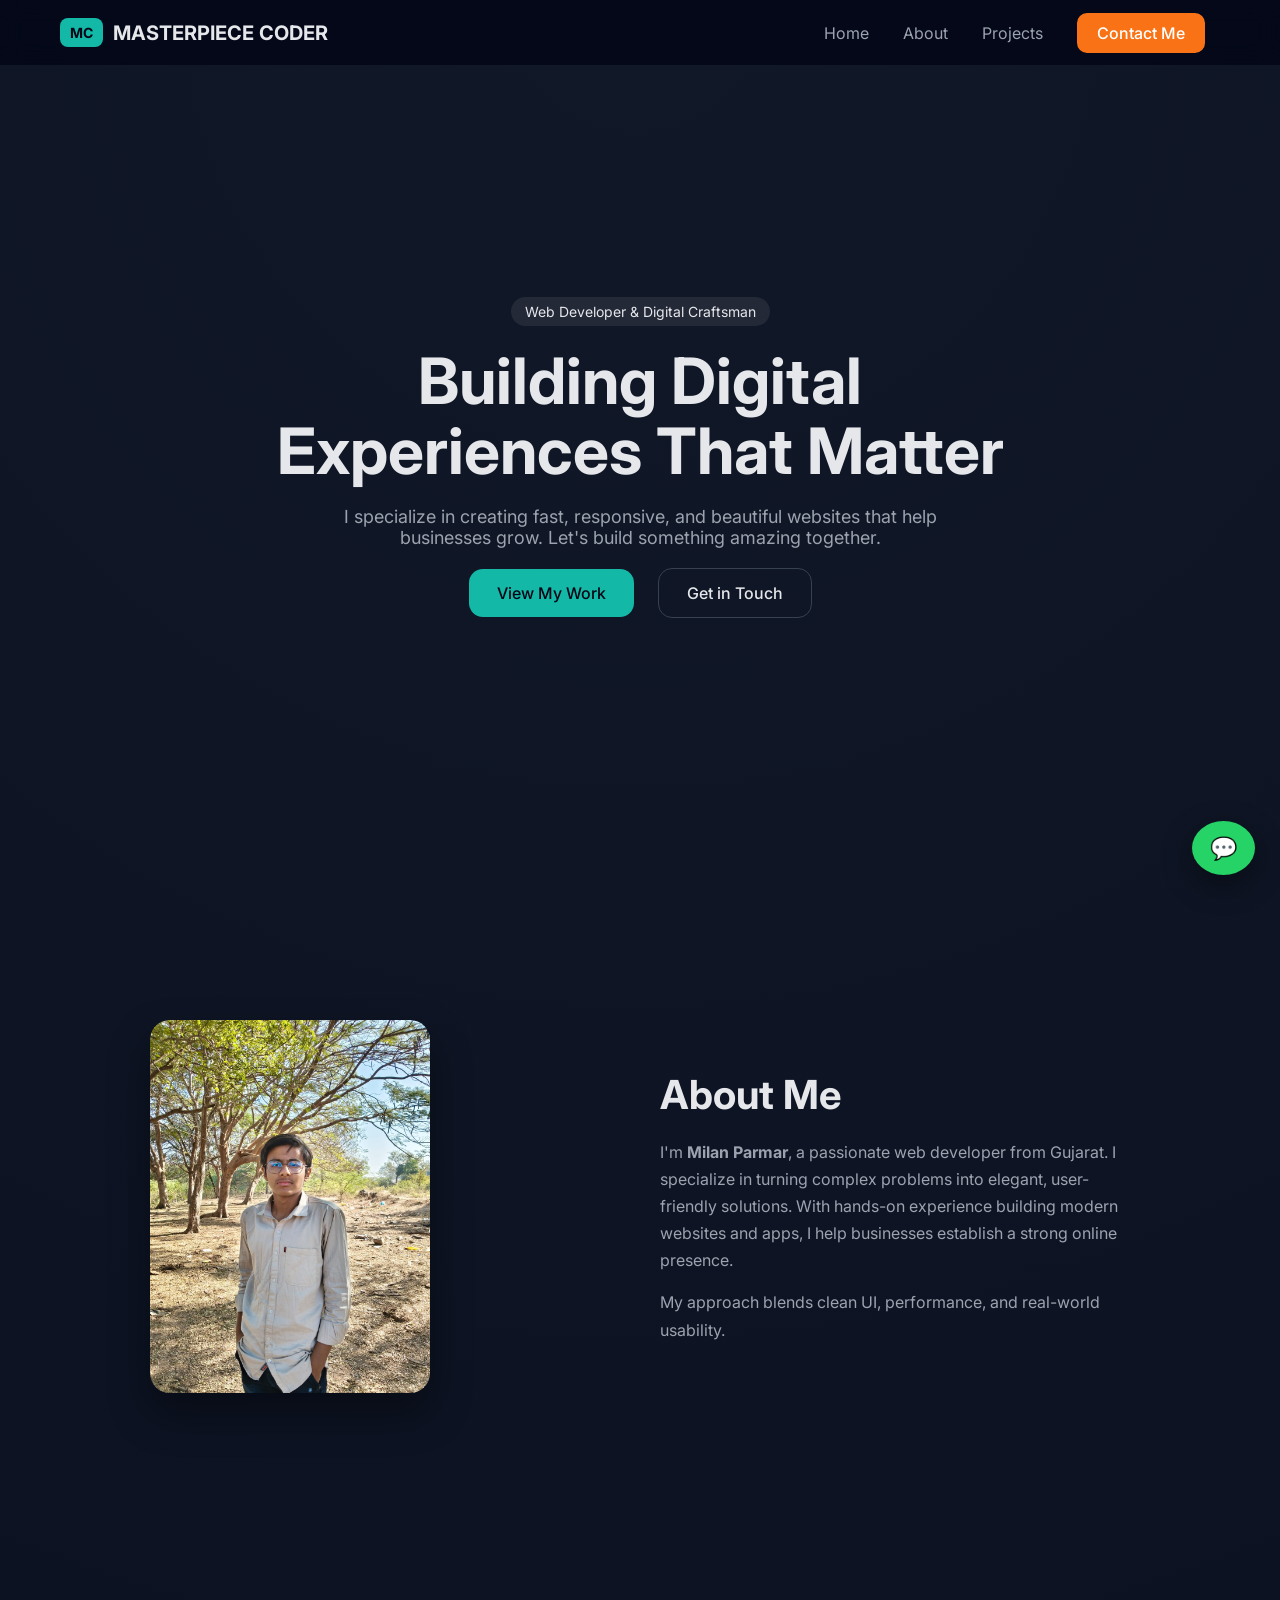
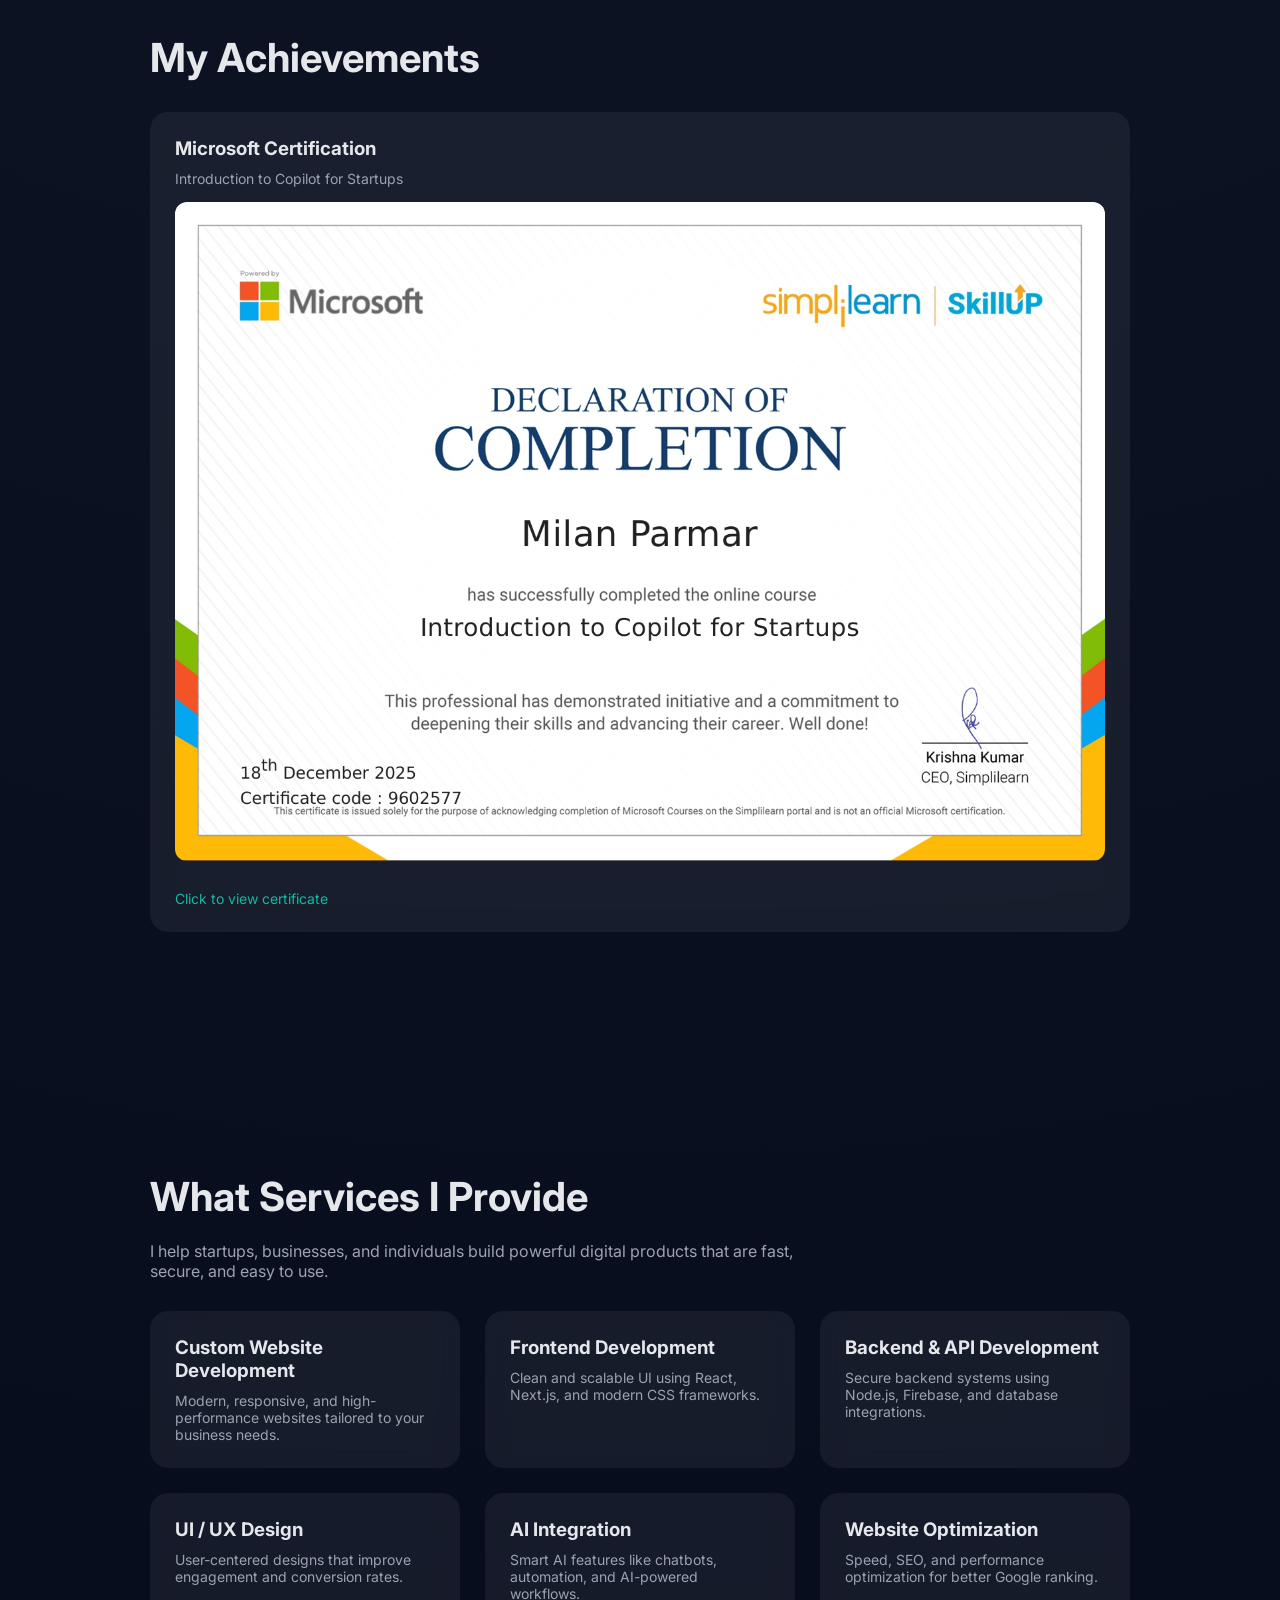
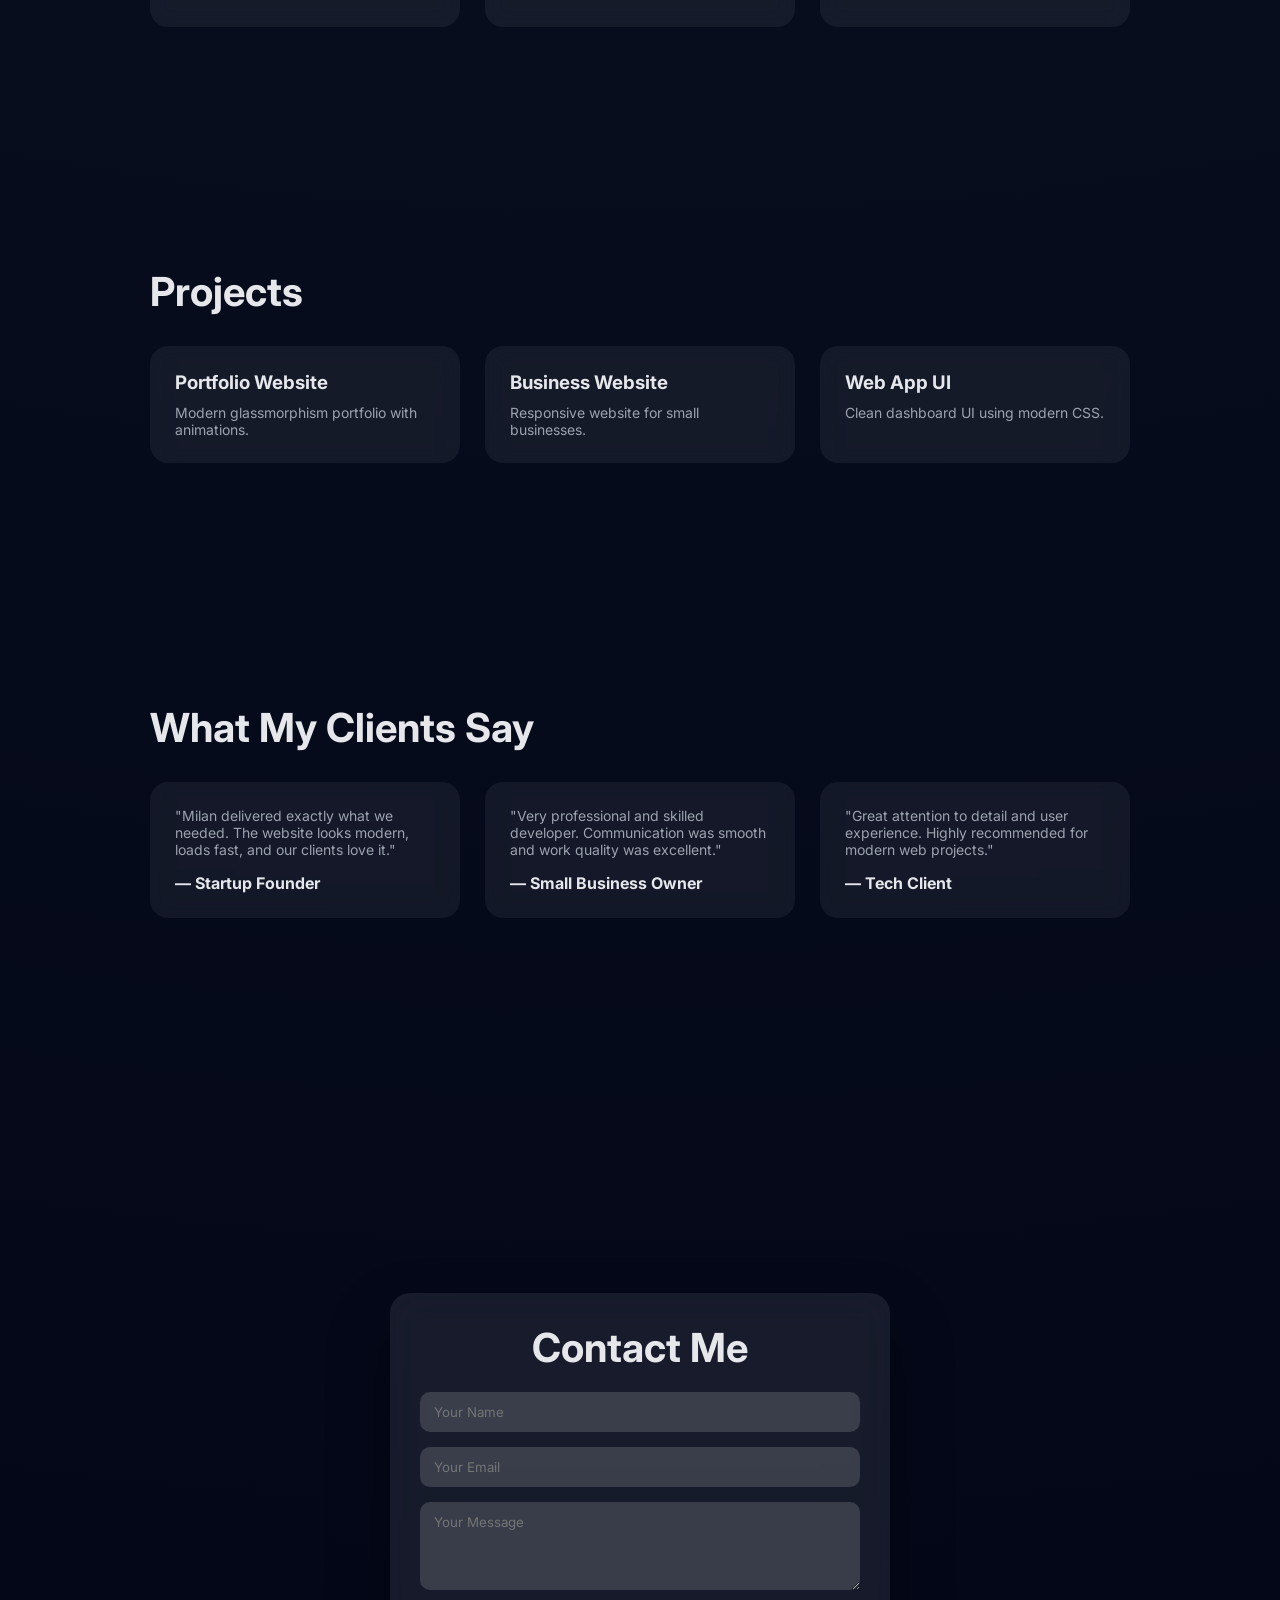
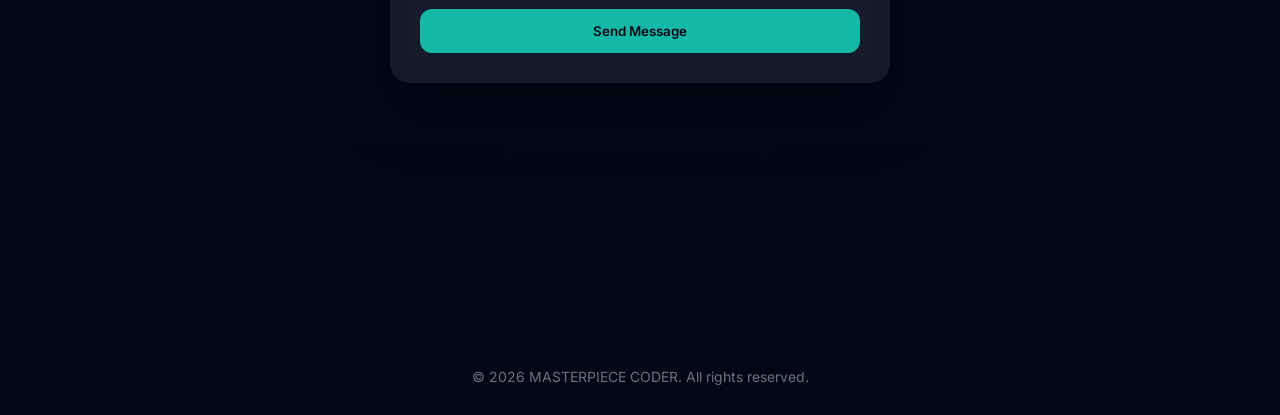
==== index.html @ ebd68d89 "Update index.html" ====
<!DOCTYPE html>
<html lang="en">
<head>
  <meta charset="UTF-8" />
  <meta name="viewport" content="width=device-width, initial-scale=1.0" />
  <title>Milan Parmar | Web Developer</title>

  <!-- Google Analytics -->
  <script async src="https://www.googletagmanager.com/gtag/js?id=G-RM2BVZ5KHJ"></script>
  <script>
    window.dataLayer = window.dataLayer || [];
    function gtag(){dataLayer.push(arguments);}
    gtag('js', new Date());
    gtag('config', 'G-RM2BVZ5KHJ');
  </script>

  <script async src="https://pagead2.googlesyndication.com/pagead/js/adsbygoogle.js?client=ca-pub-9167511625592232"
     crossorigin="anonymous"></script> 

  <!-- SEO -->
  <meta name="description" content="Milan Parmar – Web Developer from Gujarat specializing in modern, fast, and user-friendly websites." />
  <meta name="keywords" content="Milan Parmar, Web Developer, Portfolio, React, Next.js, Gujarat" />
  <meta name="author" content="Milan Parmar" />

  <!-- Google Fonts -->
  <link href="https://fonts.googleapis.com/css2?family=Inter:wght@300;400;600;700&display=swap" rel="stylesheet">

  <style>
    * { margin: 0; padding: 0; box-sizing: border-box; font-family: 'Inter', sans-serif; }

    body {
      background: radial-gradient(circle at top, #111827, #020617);
      color: #e5e7eb;
      scroll-behavior: smooth;
    }

    header {
      position: fixed;
      top: 0; left: 0;
      width: 100%;
      padding: 18px 60px;
      display: flex;
      justify-content: space-between;
      align-items: center;
      background: rgba(2,6,23,0.8);
      backdrop-filter: blur(12px);
      z-index: 1000;
    }

    .logo {
      display: flex;
      align-items: center;
      gap: 10px;
      font-weight: 700;
      font-size: 20px;
    }

    .logo span {
      background: #14b8a6;
      color: #020617;
      padding: 6px 10px;
      border-radius: 8px;
      font-size: 14px;
    }

    nav a {
      margin: 0 15px;
      color: #9ca3af;
      text-decoration: none;
      font-weight: 400;
    }

    nav a:hover { color: #fff; }

    .btn {
      padding: 10px 20px;
      border-radius: 10px;
      background: #f97316;
      color: #fff;
      text-decoration: none;
      font-weight: 500;
    }

    section { padding: 120px 60px; }

    /* HERO */
    .hero {
      min-height: 100vh;
      display: flex;
      flex-direction: column;
      justify-content: center;
      align-items: center;
      text-align: center;
    }

    .badge {
      background: rgba(255,255,255,0.08);
      padding: 6px 14px;
      border-radius: 20px;
      margin-bottom: 20px;
      font-size: 14px;
    }

    .hero h1 {
      font-size: 64px;
      font-weight: 700;
      line-height: 1.1;
      margin-bottom: 20px;
    }

    .hero p {
      max-width: 600px;
      color: #9ca3af;
      margin-bottom: 35px;
      font-size: 18px;
    }

    .hero .actions a {
      margin: 0 10px;
      padding: 14px 28px;
      border-radius: 14px;
      font-weight: 500;
      text-decoration: none;
    }

    .primary { background: #14b8a6; color: #020617; }
    .secondary { border: 1px solid #374151; color: #e5e7eb; }

    /* ABOUT */
    .about, .projects, .contact { max-width: 1100px; margin: auto; }

    h2 {
      font-size: 40px;
      margin-bottom: 20px;
    }

    .about p {
      color: #9ca3af;
      max-width: 700px;
      line-height: 1.7;
    }

    /* PROJECTS */
    .grid {
      display: grid;
      grid-template-columns: repeat(auto-fit, minmax(260px, 1fr));
      gap: 25px;
      margin-top: 30px;
    }

    .card {
      background: rgba(255,255,255,0.06);
      border-radius: 18px;
      padding: 25px;
      backdrop-filter: blur(10px);
    }

    .card h3 { margin-bottom: 10px; }
    .card p { color: #9ca3af; font-size: 14px; }

    /* CONTACT */
    form {
      max-width: 500px;
      background: rgba(255,255,255,0.07);
      padding: 30px;
      border-radius: 20px;
      backdrop-filter: blur(14px);
    }

    form input, form textarea {
      width: 100%;
      margin-bottom: 15px;
      padding: 12px 14px;
      border-radius: 10px;
      border: none;
      background: rgba(255,255,255,0.15);
      color: #fff;
    }

    form button {
      width: 100%;
      padding: 14px;
      border: none;
      border-radius: 12px;
      background: #14b8a6;
      color: #020617;
      font-weight: 600;
      cursor: pointer;
    }

    footer {
      text-align: center;
      padding: 30px;
      color: #6b7280;
      font-size: 14px;
    }

    @media (max-width: 768px) {
      .hero h1 { font-size: 42px; }
      header { padding: 15px 25px; }
      section { padding: 100px 25px; }
    }
  </style>
</head>
<body>

<header>
  <div class="logo"><span>MC</span> MASTERPIECE CODER</div>
  <nav>
    <a href="#home">Home</a>
    <a href="#about">About</a>
    <a href="#projects">Projects</a>
    <a href="#contact" class="btn">Contact Me</a>
  </nav>
</header>

<section class="hero" id="home">
  <div class="badge">Web Developer & Digital Craftsman</div>
  <h1>Building Digital<br>Experiences That Matter</h1>
  <p>I specialize in creating fast, responsive, and beautiful websites that help businesses grow. Let's build something amazing together.</p>
  <div class="actions">
    <a href="#projects" class="primary">View My Work</a>
    <a href="#contact" class="secondary">Get in Touch</a>
  </div>
</section>

<section class="about" id="about" style="display:grid;grid-template-columns:1fr 1fr;gap:40px;align-items:center;max-width:1100px;margin:auto;padding:120px 60px">
    <img src="profie.png" alt="Milan Parmar" style="width:100%;max-width:280px;border-radius:20px;box-shadow:0 20px 40px rgba(0,0,0,0.4)">
    <div>
        <h2>About Me</h2>
        <p style="color:#9ca3af;max-width:700px;line-height:1.7">
            I'm <strong>Milan Parmar</strong>, a passionate web developer from Gujarat. I specialize in turning complex problems into elegant, user-friendly solutions. With hands-on experience building modern websites and apps, I help businesses establish a strong online presence.
        </p>
        <p style="margin-top:15px;color:#9ca3af;line-height:1.7">My approach blends clean UI, performance, and real-world usability.</p>
    </div>
</section>

<section class="achievements" id="achievements" style="max-width:1100px;margin:auto">
    <h2>My Achievements</h2>
    <div class="grid">
        <div class="card" onclick="openCert()" style="cursor:pointer">
            <h3>Microsoft Certification</h3>
            <p>Introduction to Copilot for Startups</p>
            <img src="certificate.jpeg" style="width:100%;border-radius:12px;margin:15px 0">
            <p style="margin-top:10px;color:#14b8a6">Click to view certificate</p>
        </div>
    </div>
</section>

<!-- Certificate Modal -->
<div id="certModal" style="display:none;position:fixed;inset:0;background:rgba(0,0,0,0.8);backdrop-filter:blur(6px);z-index:2000;align-items:center;justify-content:center;flex-direction:column;padding:20px">
    <img src="certificate.jpeg" style="max-width:90%;max-height:90vh;border-radius:12px;box-shadow:0 20px 60px rgba(0,0,0,0.6)">
    <p style="color:#9ca3af;margin-top:20px;cursor:pointer" onclick="document.getElementById('certModal').style.display='none'">Click anywhere or press ESC to close</p>
</div>

<section class="services" id="services" style="max-width:1100px;margin:auto">
  <h2>What Services I Provide</h2>
  <p style="max-width:700px;color:#9ca3af;margin-bottom:30px">I help startups, businesses, and individuals build powerful digital products that are fast, secure, and easy to use.</p>
  <div class="grid">
    <div class="card"><h3>Custom Website Development</h3><p>Modern, responsive, and high-performance websites tailored to your business needs.</p></div>
    <div class="card"><h3>Frontend Development</h3><p>Clean and scalable UI using React, Next.js, and modern CSS frameworks.</p></div>
    <div class="card"><h3>Backend & API Development</h3><p>Secure backend systems using Node.js, Firebase, and database integrations.</p></div>
    <div class="card"><h3>UI / UX Design</h3><p>User-centered designs that improve engagement and conversion rates.</p></div>
    <div class="card"><h3>AI Integration</h3><p>Smart AI features like chatbots, automation, and AI-powered workflows.</p></div>
    <div class="card"><h3>Website Optimization</h3><p>Speed, SEO, and performance optimization for better Google ranking.</p></div>
  </div>
</section>

<section class="projects" id="projects">
  <h2>Projects</h2>
  <div class="grid">
    <div class="card"><h3>Portfolio Website</h3><p>Modern glassmorphism portfolio with animations.</p></div>
    <div class="card"><h3>Business Website</h3><p>Responsive website for small businesses.</p></div>
    <div class="card"><h3>Web App UI</h3><p>Clean dashboard UI using modern CSS.</p></div>
  </div>
</section>

<section class="testimonials" id="testimonials" style="max-width:1100px;margin:auto">
  <h2>What My Clients Say</h2>
  <div class="grid">
    <div class="card"><p>"Milan delivered exactly what we needed. The website looks modern, loads fast, and our clients love it."</p><strong style="display:block;margin-top:15px">— Startup Founder</strong></div>
    <div class="card"><p>"Very professional and skilled developer. Communication was smooth and work quality was excellent."</p><strong style="display:block;margin-top:15px">— Small Business Owner</strong></div>
    <div class="card"><p>"Great attention to detail and user experience. Highly recommended for modern web projects."</p><strong style="display:block;margin-top:15px">— Tech Client</strong></div>
  </div>
</section>

<section class="contact" id="contact" style="display:flex;justify-content:center;align-items:center;min-height:100vh">
  <div style="width:100%;display:flex;justify-content:center">
    <form id="contact-form" style="background:rgba(255,255,255,0.08);backdrop-filter:blur(18px);box-shadow:0 30px 60px rgba(0,0,0,0.4)">
      <h2 style="text-align:center;margin-bottom:20px">Contact Me</h2>
      <input type="text" name="name" placeholder="Your Name" required>
      <input type="email" name="email" placeholder="Your Email" required>
      <textarea name="message" rows="4" placeholder="Your Message" required></textarea>
      <button type="submit">Send Message</button>
    </form>
  </div>
</section>

<!-- WhatsApp Floating Button -->
<a href="https://wa.me/9328599805" target="_blank" style="position:fixed;bottom:25px;right:25px;background:#25D366;color:#fff;padding:14px 18px;border-radius:50%;font-size:22px;box-shadow:0 10px 30px rgba(0,0,0,0.4);text-decoration:none">💬</a>

<footer>© 2026 MASTERPIECE CODER. All rights reserved.</footer>

<script>
  /* =============================
     SIMPLE FRONTEND CONTACT LOGIC
     ============================= */

  function openCert() {
    const modal = document.getElementById('certModal');
    modal.style.display = 'flex';
    modal.onclick = () => modal.style.display = 'none';
  }

  function toast(msg, ok = true) {
    const t = document.createElement('div');
    t.innerText = msg;
    t.style.cssText = `position:fixed;bottom:90px;right:25px;padding:12px 18px;border-radius:10px;background:${ok ? '#14b8a6' : '#ef4444'};color:#020617;font-weight:600;z-index:3000`;
    document.body.appendChild(t);
    setTimeout(() => t.remove(), 3000);
  }

  document.getElementById('contact-form').addEventListener('submit', async (e) => {
    e.preventDefault();

    const data = {
      name: e.target.name.value,
      email: e.target.email.value,
      message: e.target.message.value
    };

    try {
      const res = await fetch('/api/send-email', {
        method: 'POST',
        headers: { 'Content-Type': 'application/json' },
        body: JSON.stringify(data)
      });

      if (!res.ok) throw new Error('Failed');

      toast('Message sent successfully!');
      e.target.reset();
    } catch (err) {
      toast('Message failed to send', false);
    }
  });
</script>

</body>
</html>
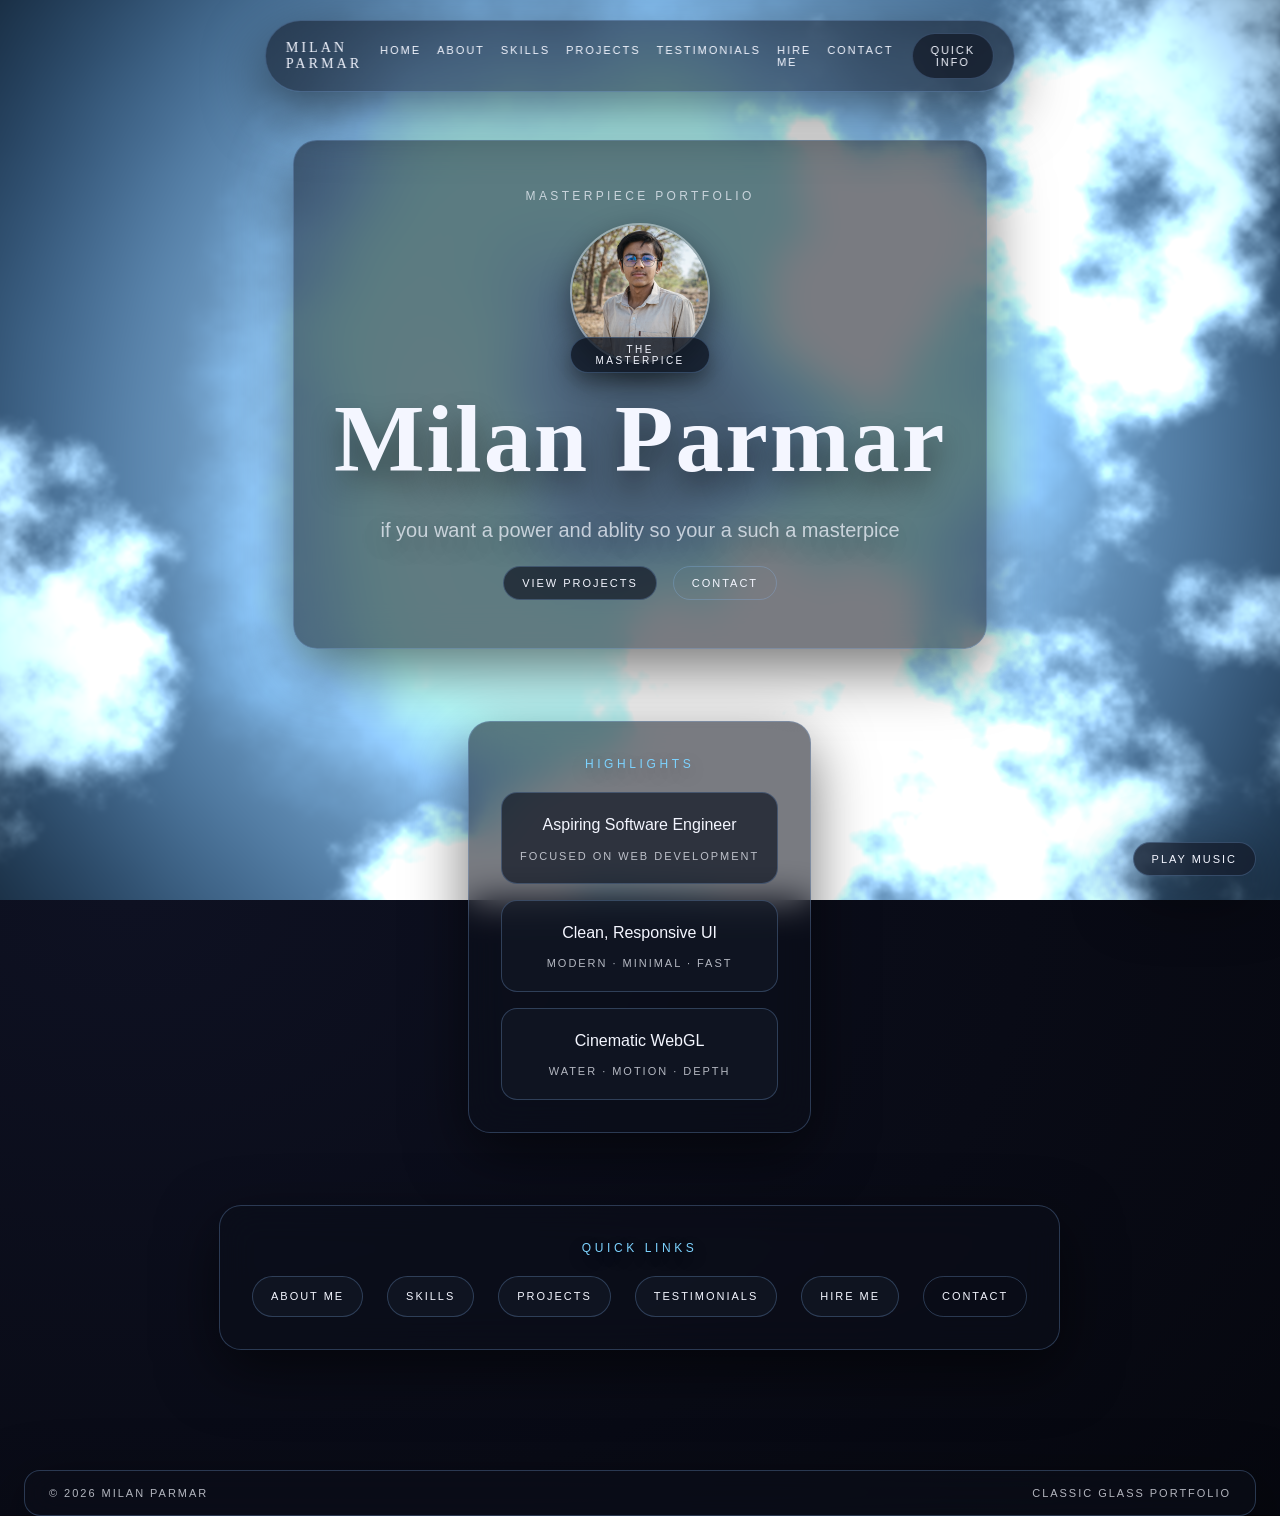
==== commit bf314d39: "Add files via upload" ====
--- a/index.html
+++ b/index.html
@@ -1,11 +1,12 @@
-<!DOCTYPE html>
+<!doctype html>
 <html lang="en">
-<head>
-  <meta charset="UTF-8" />
-  <meta name="viewport" content="width=device-width, initial-scale=1.0" />
-  <title>Milan Parmar | Web Developer</title>
-
-  <!-- Google Analytics -->
+  <head>
+    <meta charset="utf-8" />
+    <meta name="viewport" content="width=device-width, initial-scale=1" />
+    <title>Milan Parmar | Home</title>
+    <link rel="stylesheet" href="style.css" />
+    
+     <!-- Google Analytics -->
   <script async src="https://www.googletagmanager.com/gtag/js?id=G-RM2BVZ5KHJ"></script>
   <script>
     window.dataLayer = window.dataLayer || [];
@@ -17,334 +18,110 @@
   <script async src="https://pagead2.googlesyndication.com/pagead/js/adsbygoogle.js?client=ca-pub-9167511625592232"
      crossorigin="anonymous"></script> 
 
-  <!-- SEO -->
-  <meta name="description" content="Milan Parmar – Web Developer from Gujarat specializing in modern, fast, and user-friendly websites." />
-  <meta name="keywords" content="Milan Parmar, Web Developer, Portfolio, React, Next.js, Gujarat" />
-  <meta name="author" content="Milan Parmar" />
+  <meta name="google-adsense-account" content="ca-pub-9167511625592232">
 
-  <!-- Google Fonts -->
-  <link href="https://fonts.googleapis.com/css2?family=Inter:wght@300;400;600;700&display=swap" rel="stylesheet">
+  </head>
 
-  <style>
-    * { margin: 0; padding: 0; box-sizing: border-box; font-family: 'Inter', sans-serif; }
+  <body>
+    <canvas id="gl"></canvas>
+    <div class="loader" id="page-loader">
+      <div class="loader-card">
+        <div class="spinner"></div>
+        <div class="check">✓</div>
+        <div class="loader-text">Loading...</div>
+      </div>
+    </div>
+    <audio id="bg-audio" loop preload="auto">
+      <source src="music.mp4" type="audio/mp4" />
+    </audio>
 
-    body {
-      background: radial-gradient(circle at top, #111827, #020617);
-      color: #e5e7eb;
-      scroll-behavior: smooth;
-    }
+    <nav class="nav glass">
+      <div class="logo">Milan Parmar</div>
+      <div class="links">
+        <a href="index.html">Home</a>
+        <a href="about.html">About</a>
+        <a href="skills.html">Skills</a>
+        <a href="projects.html">Projects</a>
+        <a href="testimonials.html">Testimonials</a>
+        <a href="hire.html">Hire Me</a>
+        <a href="contact.html">Contact</a>
+      </div>
+      <button class="pill" id="open-panel">Quick Info</button>
+    </nav>
+    <button class="audio-btn glass" id="audio-toggle">Play Music</button>
 
-    header {
-      position: fixed;
-      top: 0; left: 0;
-      width: 100%;
-      padding: 18px 60px;
-      display: flex;
-      justify-content: space-between;
-      align-items: center;
-      background: rgba(2,6,23,0.8);
-      backdrop-filter: blur(12px);
-      z-index: 1000;
-    }
+    <aside class="panel glass" id="info-panel">
+      <div class="panel-header">
+        <span>Quick Info</span>
+        <button class="pill ghost" id="close-panel">Close</button>
+      </div>
+      <div class="panel-body">
+        <div class="panel-item">
+          <div class="label">Location</div>
+          <div class="value">India</div>
+        </div>
+        <div class="panel-item">
+          <div class="label">Focus</div>
+          <div class="value">WebGL · UI · Motion</div>
+        </div>
+        <div class="panel-item">
+          <div class="label">Availability</div>
+          <div class="value">Open for projects</div>
+        </div>
+      </div>
+    </aside>
 
-    .logo {
-      display: flex;
-      align-items: center;
-      gap: 10px;
-      font-weight: 700;
-      font-size: 20px;
-    }
+    <main class="layout">
+      <header class="hero glass" data-animate>
+        <div class="eyebrow">Masterpiece Portfolio</div>
+        <div class="profile-wrap">
+          <img class="profile" src="profile.png" alt="Milan Parmar" />
+          <span class="profile-label">THE MASTERPICE</span>
+        </div>
+        <h1 class="name">Milan Parmar</h1>
+        <p class="tagline">if you want a power and ablity so your a such a masterpice</p>
+        <div class="cta">
+          <a class="pill" href="projects.html">View Projects</a>
+          <a class="pill ghost" href="contact.html">Contact</a>
+        </div>
+      </header>
 
-    .logo span {
-      background: #14b8a6;
-      color: #020617;
-      padding: 6px 10px;
-      border-radius: 8px;
-      font-size: 14px;
-    }
+      <section class="section glass" data-animate>
+        <div class="section-title">Highlights</div>
+        <div class="cards">
+          <article class="card">
+            <div class="card-title">Aspiring Software Engineer</div>
+            <div class="card-meta">Focused on Web Development</div>
+          </article>
+          <article class="card">
+            <div class="card-title">Clean, Responsive UI</div>
+            <div class="card-meta">Modern · Minimal · Fast</div>
+          </article>
+          <article class="card">
+            <div class="card-title">Cinematic WebGL</div>
+            <div class="card-meta">Water · Motion · Depth</div>
+          </article>
+        </div>
+      </section>
 
-    nav a {
-      margin: 0 15px;
-      color: #9ca3af;
-      text-decoration: none;
-      font-weight: 400;
-    }
+      <section class="section glass" data-animate>
+        <div class="section-title">Quick Links</div>
+        <div class="contact-row">
+          <a class="pill" href="about.html">About Me</a>
+          <a class="pill" href="skills.html">Skills</a>
+          <a class="pill" href="projects.html">Projects</a>
+          <a class="pill" href="testimonials.html">Testimonials</a>
+          <a class="pill" href="hire.html">Hire Me</a>
+          <a class="pill ghost" href="contact.html">Contact</a>
+        </div>
+      </section>
+    </main>
 
-    nav a:hover { color: #fff; }
+    <footer class="footer glass">
+      <span>© 2026 Milan Parmar</span>
+      <span>Classic Glass Portfolio</span>
+    </footer>
 
-    .btn {
-      padding: 10px 20px;
-      border-radius: 10px;
-      background: #f97316;
-      color: #fff;
-      text-decoration: none;
-      font-weight: 500;
-    }
-
-    section { padding: 120px 60px; }
-
-    /* HERO */
-    .hero {
-      min-height: 100vh;
-      display: flex;
-      flex-direction: column;
-      justify-content: center;
-      align-items: center;
-      text-align: center;
-    }
-
-    .badge {
-      background: rgba(255,255,255,0.08);
-      padding: 6px 14px;
-      border-radius: 20px;
-      margin-bottom: 20px;
-      font-size: 14px;
-    }
-
-    .hero h1 {
-      font-size: 64px;
-      font-weight: 700;
-      line-height: 1.1;
-      margin-bottom: 20px;
-    }
-
-    .hero p {
-      max-width: 600px;
-      color: #9ca3af;
-      margin-bottom: 35px;
-      font-size: 18px;
-    }
-
-    .hero .actions a {
-      margin: 0 10px;
-      padding: 14px 28px;
-      border-radius: 14px;
-      font-weight: 500;
-      text-decoration: none;
-    }
-
-    .primary { background: #14b8a6; color: #020617; }
-    .secondary { border: 1px solid #374151; color: #e5e7eb; }
-
-    /* ABOUT */
-    .about, .projects, .contact { max-width: 1100px; margin: auto; }
-
-    h2 {
-      font-size: 40px;
-      margin-bottom: 20px;
-    }
-
-    .about p {
-      color: #9ca3af;
-      max-width: 700px;
-      line-height: 1.7;
-    }
-
-    /* PROJECTS */
-    .grid {
-      display: grid;
-      grid-template-columns: repeat(auto-fit, minmax(260px, 1fr));
-      gap: 25px;
-      margin-top: 30px;
-    }
-
-    .card {
-      background: rgba(255,255,255,0.06);
-      border-radius: 18px;
-      padding: 25px;
-      backdrop-filter: blur(10px);
-    }
-
-    .card h3 { margin-bottom: 10px; }
-    .card p { color: #9ca3af; font-size: 14px; }
-
-    /* CONTACT */
-    form {
-      max-width: 500px;
-      background: rgba(255,255,255,0.07);
-      padding: 30px;
-      border-radius: 20px;
-      backdrop-filter: blur(14px);
-    }
-
-    form input, form textarea {
-      width: 100%;
-      margin-bottom: 15px;
-      padding: 12px 14px;
-      border-radius: 10px;
-      border: none;
-      background: rgba(255,255,255,0.15);
-      color: #fff;
-    }
-
-    form button {
-      width: 100%;
-      padding: 14px;
-      border: none;
-      border-radius: 12px;
-      background: #14b8a6;
-      color: #020617;
-      font-weight: 600;
-      cursor: pointer;
-    }
-
-    footer {
-      text-align: center;
-      padding: 30px;
-      color: #6b7280;
-      font-size: 14px;
-    }
-
-    @media (max-width: 768px) {
-      .hero h1 { font-size: 42px; }
-      header { padding: 15px 25px; }
-      section { padding: 100px 25px; }
-    }
-  </style>
-</head>
-<body>
-
-<header>
-  <div class="logo"><span>MC</span> MASTERPIECE CODER</div>
-  <nav>
-    <a href="#home">Home</a>
-    <a href="#about">About</a>
-    <a href="#projects">Projects</a>
-    <a href="#contact" class="btn">Contact Me</a>
-  </nav>
-</header>
-
-<section class="hero" id="home">
-  <div class="badge">Web Developer & Digital Craftsman</div>
-  <h1>Building Digital<br>Experiences That Matter</h1>
-  <p>I specialize in creating fast, responsive, and beautiful websites that help businesses grow. Let's build something amazing together.</p>
-  <div class="actions">
-    <a href="#projects" class="primary">View My Work</a>
-    <a href="#contact" class="secondary">Get in Touch</a>
-  </div>
-</section>
-
-<section class="about" id="about" style="display:grid;grid-template-columns:1fr 1fr;gap:40px;align-items:center;max-width:1100px;margin:auto;padding:120px 60px">
-    <img src="profie.png" alt="Milan Parmar" style="width:100%;max-width:280px;border-radius:20px;box-shadow:0 20px 40px rgba(0,0,0,0.4)">
-    <div>
-        <h2>About Me</h2>
-        <p style="color:#9ca3af;max-width:700px;line-height:1.7">
-            I'm <strong>Milan Parmar</strong>, a passionate web developer from Gujarat. I specialize in turning complex problems into elegant, user-friendly solutions. With hands-on experience building modern websites and apps, I help businesses establish a strong online presence.
-        </p>
-        <p style="margin-top:15px;color:#9ca3af;line-height:1.7">My approach blends clean UI, performance, and real-world usability.</p>
-    </div>
-</section>
-
-<section class="achievements" id="achievements" style="max-width:1100px;margin:auto">
-    <h2>My Achievements</h2>
-    <div class="grid">
-        <div class="card" onclick="openCert()" style="cursor:pointer">
-            <h3>Microsoft Certification</h3>
-            <p>Introduction to Copilot for Startups</p>
-            <img src="certificate.jpeg" style="width:100%;border-radius:12px;margin:15px 0">
-            <p style="margin-top:10px;color:#14b8a6">Click to view certificate</p>
-        </div>
-    </div>
-</section>
-
-<!-- Certificate Modal -->
-<div id="certModal" style="display:none;position:fixed;inset:0;background:rgba(0,0,0,0.8);backdrop-filter:blur(6px);z-index:2000;align-items:center;justify-content:center;flex-direction:column;padding:20px">
-    <img src="certificate.jpeg" style="max-width:90%;max-height:90vh;border-radius:12px;box-shadow:0 20px 60px rgba(0,0,0,0.6)">
-    <p style="color:#9ca3af;margin-top:20px;cursor:pointer" onclick="document.getElementById('certModal').style.display='none'">Click anywhere or press ESC to close</p>
-</div>
-
-<section class="services" id="services" style="max-width:1100px;margin:auto">
-  <h2>What Services I Provide</h2>
-  <p style="max-width:700px;color:#9ca3af;margin-bottom:30px">I help startups, businesses, and individuals build powerful digital products that are fast, secure, and easy to use.</p>
-  <div class="grid">
-    <div class="card"><h3>Custom Website Development</h3><p>Modern, responsive, and high-performance websites tailored to your business needs.</p></div>
-    <div class="card"><h3>Frontend Development</h3><p>Clean and scalable UI using React, Next.js, and modern CSS frameworks.</p></div>
-    <div class="card"><h3>Backend & API Development</h3><p>Secure backend systems using Node.js, Firebase, and database integrations.</p></div>
-    <div class="card"><h3>UI / UX Design</h3><p>User-centered designs that improve engagement and conversion rates.</p></div>
-    <div class="card"><h3>AI Integration</h3><p>Smart AI features like chatbots, automation, and AI-powered workflows.</p></div>
-    <div class="card"><h3>Website Optimization</h3><p>Speed, SEO, and performance optimization for better Google ranking.</p></div>
-  </div>
-</section>
-
-<section class="projects" id="projects">
-  <h2>Projects</h2>
-  <div class="grid">
-    <div class="card"><h3>Portfolio Website</h3><p>Modern glassmorphism portfolio with animations.</p></div>
-    <div class="card"><h3>Business Website</h3><p>Responsive website for small businesses.</p></div>
-    <div class="card"><h3>Web App UI</h3><p>Clean dashboard UI using modern CSS.</p></div>
-  </div>
-</section>
-
-<section class="testimonials" id="testimonials" style="max-width:1100px;margin:auto">
-  <h2>What My Clients Say</h2>
-  <div class="grid">
-    <div class="card"><p>"Milan delivered exactly what we needed. The website looks modern, loads fast, and our clients love it."</p><strong style="display:block;margin-top:15px">— Startup Founder</strong></div>
-    <div class="card"><p>"Very professional and skilled developer. Communication was smooth and work quality was excellent."</p><strong style="display:block;margin-top:15px">— Small Business Owner</strong></div>
-    <div class="card"><p>"Great attention to detail and user experience. Highly recommended for modern web projects."</p><strong style="display:block;margin-top:15px">— Tech Client</strong></div>
-  </div>
-</section>
-
-<section class="contact" id="contact" style="display:flex;justify-content:center;align-items:center;min-height:100vh">
-  <div style="width:100%;display:flex;justify-content:center">
-    <form id="contact-form" style="background:rgba(255,255,255,0.08);backdrop-filter:blur(18px);box-shadow:0 30px 60px rgba(0,0,0,0.4)">
-      <h2 style="text-align:center;margin-bottom:20px">Contact Me</h2>
-      <input type="text" name="name" placeholder="Your Name" required>
-      <input type="email" name="email" placeholder="Your Email" required>
-      <textarea name="message" rows="4" placeholder="Your Message" required></textarea>
-      <button type="submit">Send Message</button>
-    </form>
-  </div>
-</section>
-
-<!-- WhatsApp Floating Button -->
-<a href="https://wa.me/9328599805" target="_blank" style="position:fixed;bottom:25px;right:25px;background:#25D366;color:#fff;padding:14px 18px;border-radius:50%;font-size:22px;box-shadow:0 10px 30px rgba(0,0,0,0.4);text-decoration:none">💬</a>
-
-<footer>© 2026 MASTERPIECE CODER. All rights reserved.</footer>
-
-<script>
-  /* =============================
-     SIMPLE FRONTEND CONTACT LOGIC
-     ============================= */
-
-  function openCert() {
-    const modal = document.getElementById('certModal');
-    modal.style.display = 'flex';
-    modal.onclick = () => modal.style.display = 'none';
-  }
-
-  function toast(msg, ok = true) {
-    const t = document.createElement('div');
-    t.innerText = msg;
-    t.style.cssText = `position:fixed;bottom:90px;right:25px;padding:12px 18px;border-radius:10px;background:${ok ? '#14b8a6' : '#ef4444'};color:#020617;font-weight:600;z-index:3000`;
-    document.body.appendChild(t);
-    setTimeout(() => t.remove(), 3000);
-  }
-
-  document.getElementById('contact-form').addEventListener('submit', async (e) => {
-    e.preventDefault();
-
-    const data = {
-      name: e.target.name.value,
-      email: e.target.email.value,
-      message: e.target.message.value
-    };
-
-    try {
-      const res = await fetch('/api/send-email', {
-        method: 'POST',
-        headers: { 'Content-Type': 'application/json' },
-        body: JSON.stringify(data)
-      });
-
-      if (!res.ok) throw new Error('Failed');
-
-      toast('Message sent successfully!');
-      e.target.reset();
-    } catch (err) {
-      toast('Message failed to send', false);
-    }
-  });
-</script>
-
-</body>
+    <script src="app.js"></script>
+  </body>
 </html>
--- a/style.css
+++ b/style.css
@@ -0,0 +1,695 @@
+:root {
+  --bg-1: #04050a;
+  --bg-2: #0a0f1b;
+  --ink: #f4f6ff;
+  --muted: rgba(244, 246, 255, 0.72);
+  --accent: #7dd3ff;
+  --glass: rgba(12, 16, 26, 0.55);
+  --glass-strong: rgba(18, 24, 38, 0.72);
+  --stroke: rgba(140, 190, 255, 0.25);
+  --shadow: rgba(0, 0, 0, 0.55);
+}
+
+* {
+  box-sizing: border-box;
+}
+
+html,
+body {
+  margin: 0;
+  height: 100%;
+  background: radial-gradient(140% 140% at 10% 0%, #0e1122, var(--bg-1));
+  color: var(--ink);
+  font-family: "Manrope", "Segoe UI", sans-serif;
+}
+
+html {
+  scroll-behavior: smooth;
+  scroll-padding-top: 110px;
+}
+
+body {
+  overflow-x: hidden;
+}
+
+#gl {
+  position: fixed;
+  inset: 0;
+  width: 100%;
+  height: 100%;
+  display: block;
+  z-index: 0;
+}
+
+body::before {
+  content: "";
+  position: fixed;
+  inset: 0;
+  background: radial-gradient(120% 120% at 70% 10%, rgba(120, 140, 255, 0.18), transparent 55%);
+  z-index: 0;
+  pointer-events: none;
+}
+
+.glass {
+  background: var(--glass);
+  border: 1px solid var(--stroke);
+  backdrop-filter: blur(18px);
+  box-shadow: 0 20px 60px var(--shadow);
+}
+
+.nav {
+  position: fixed;
+  top: 20px;
+  left: 50%;
+  transform: translateX(-50%);
+  z-index: 3;
+  display: flex;
+  align-items: center;
+  gap: 18px;
+  padding: 12px 20px;
+  border-radius: 999px;
+  text-transform: uppercase;
+  letter-spacing: 0.18em;
+  font-size: 11px;
+}
+
+.audio-btn {
+  position: fixed;
+  bottom: 24px;
+  right: 24px;
+  z-index: 3;
+  border-radius: 999px;
+  padding: 10px 18px;
+  border: 1px solid var(--stroke);
+  background: var(--glass-strong);
+  color: var(--ink);
+  text-transform: uppercase;
+  letter-spacing: 0.18em;
+  font-size: 11px;
+  cursor: pointer;
+  transition: transform 200ms ease, background 200ms ease;
+}
+
+.audio-btn:hover {
+  transform: translateY(-2px);
+  background: rgba(255, 255, 255, 0.2);
+}
+
+.logo {
+  font-family: "Bodoni Moda", "Georgia", serif;
+  font-size: 14px;
+  letter-spacing: 0.22em;
+}
+
+.links {
+  display: flex;
+  gap: 16px;
+}
+
+.links a {
+  color: var(--ink);
+  text-decoration: none;
+  transition: color 200ms ease;
+}
+
+.links a:hover {
+  color: var(--accent);
+}
+
+.pill {
+  border-radius: 999px;
+  padding: 10px 18px;
+  border: 1px solid var(--stroke);
+  background: var(--glass-strong);
+  color: var(--ink);
+  text-transform: uppercase;
+  letter-spacing: 0.18em;
+  font-size: 11px;
+  text-decoration: none;
+  transition: transform 200ms ease, background 200ms ease;
+  cursor: pointer;
+}
+
+.pill:hover {
+  transform: translateY(-2px);
+  background: rgba(255, 255, 255, 0.2);
+}
+
+.pill.ghost {
+  background: transparent;
+}
+
+.panel {
+  position: fixed;
+  top: 90px;
+  right: 24px;
+  width: min(280px, 85vw);
+  padding: 18px;
+  border-radius: 18px;
+  z-index: 4;
+  transform: translateY(-12px);
+  opacity: 0;
+  pointer-events: none;
+  transition: opacity 300ms ease, transform 300ms ease;
+}
+
+.panel.open {
+  opacity: 1;
+  transform: translateY(0);
+  pointer-events: auto;
+}
+
+.panel-header {
+  display: flex;
+  align-items: center;
+  justify-content: space-between;
+  margin-bottom: 16px;
+  text-transform: uppercase;
+  letter-spacing: 0.18em;
+  font-size: 11px;
+}
+
+.panel-item {
+  margin-bottom: 12px;
+}
+
+.panel-item:last-child {
+  margin-bottom: 0;
+}
+
+.label {
+  color: var(--muted);
+  font-size: 12px;
+  text-transform: uppercase;
+  letter-spacing: 0.18em;
+}
+
+.value {
+  margin-top: 6px;
+}
+
+.layout {
+  position: relative;
+  z-index: 1;
+  min-height: 100vh;
+  padding: 140px clamp(20px, 6vw, 110px) 120px;
+  display: grid;
+  gap: 72px;
+  place-items: center;
+  text-align: center;
+}
+
+.hero {
+  max-width: 780px;
+  display: grid;
+  gap: 20px;
+  padding: 48px 40px;
+  border-radius: 24px;
+}
+
+.profile {
+  width: 140px;
+  height: 140px;
+  border-radius: 50%;
+  object-fit: cover;
+  border: 2px solid rgba(255, 255, 255, 0.4);
+  box-shadow: 0 12px 30px rgba(0, 0, 0, 0.45);
+  margin: 0 auto;
+}
+
+.profile.large {
+  width: 180px;
+  height: 180px;
+}
+
+.profile-wrap {
+  position: relative;
+  display: inline-grid;
+  place-items: center;
+  margin: 0 auto;
+}
+
+.profile-label {
+  position: absolute;
+  bottom: -10px;
+  padding: 6px 14px;
+  border-radius: 999px;
+  background: rgba(10, 16, 28, 0.75);
+  border: 1px solid var(--stroke);
+  font-size: 10px;
+  letter-spacing: 0.24em;
+  text-transform: uppercase;
+  color: var(--ink);
+  box-shadow: 0 10px 22px rgba(0, 0, 0, 0.4);
+}
+
+.eyebrow {
+  font-size: 12px;
+  letter-spacing: 0.28em;
+  text-transform: uppercase;
+  color: var(--muted);
+}
+
+.name {
+  margin: 0;
+  font-size: clamp(38px, 8vw, 96px);
+  font-weight: 600;
+  font-family: "Bodoni Moda", "Georgia", serif;
+  letter-spacing: 0.02em;
+  text-shadow: 0 16px 30px rgba(0, 0, 0, 0.45);
+}
+
+.tagline {
+  margin: 0;
+  font-size: clamp(16px, 2vw, 20px);
+  line-height: 1.6;
+  color: var(--muted);
+  text-shadow: 0 8px 24px rgba(0, 0, 0, 0.35);
+}
+
+.cta {
+  display: flex;
+  gap: 16px;
+  flex-wrap: wrap;
+  justify-content: center;
+}
+
+.section {
+  max-width: 1100px;
+  display: grid;
+  gap: 18px;
+  padding: 32px;
+  border-radius: 22px;
+  font-size: 16px;
+  line-height: 1.7;
+  color: var(--muted);
+}
+
+.section-title {
+  font-size: 12px;
+  letter-spacing: 0.3em;
+  text-transform: uppercase;
+  color: var(--accent);
+  text-shadow: 0 6px 16px rgba(0, 0, 0, 0.35);
+}
+
+.stats {
+  display: grid;
+  grid-template-columns: repeat(auto-fit, minmax(140px, 1fr));
+  gap: 16px;
+  margin-top: 10px;
+}
+
+.stat {
+  padding: 16px;
+  border-radius: 16px;
+  background: var(--glass-strong);
+  border: 1px solid var(--stroke);
+}
+
+.stat-value {
+  font-size: 24px;
+  color: var(--ink);
+}
+
+.stat-label {
+  font-size: 12px;
+  text-transform: uppercase;
+  letter-spacing: 0.2em;
+  color: var(--muted);
+  margin-top: 6px;
+}
+
+.skill {
+  width: 100%;
+  margin: 0 auto;
+}
+
+.skill-row {
+  display: flex;
+  justify-content: space-between;
+  text-transform: uppercase;
+  letter-spacing: 0.18em;
+  font-size: 11px;
+  color: var(--muted);
+}
+
+.bar {
+  height: 10px;
+  border-radius: 999px;
+  background: rgba(255, 255, 255, 0.12);
+  margin-top: 8px;
+  overflow: hidden;
+}
+
+.fill {
+  height: 100%;
+  background: linear-gradient(90deg, #5ec8ff, #a7f2ff);
+  border-radius: 999px;
+  transform: scaleX(0);
+  transform-origin: left;
+  transition: transform 900ms ease;
+}
+
+.fill.w-90 { width: 90%; }
+.fill.w-85 { width: 85%; }
+.fill.w-80 { width: 80%; }
+
+.carousel {
+  display: grid;
+  grid-auto-flow: column;
+  grid-auto-columns: minmax(220px, 1fr);
+  gap: 16px;
+  overflow-x: auto;
+  scroll-snap-type: x mandatory;
+  padding-bottom: 10px;
+}
+
+.carousel::-webkit-scrollbar {
+  height: 6px;
+}
+
+.carousel::-webkit-scrollbar-thumb {
+  background: rgba(255, 255, 255, 0.2);
+  border-radius: 999px;
+}
+
+.slide {
+  padding: 22px;
+  border-radius: 18px;
+  background: var(--glass-strong);
+  border: 1px solid var(--stroke);
+  scroll-snap-align: start;
+}
+
+.slide-title {
+  font-size: 16px;
+  color: var(--ink);
+}
+
+.slide-meta {
+  font-size: 12px;
+  letter-spacing: 0.18em;
+  text-transform: uppercase;
+  color: var(--muted);
+  margin-top: 8px;
+}
+
+.story-grid {
+  display: grid;
+  gap: 16px;
+  grid-template-columns: repeat(auto-fit, minmax(220px, 1fr));
+}
+
+.story {
+  padding: 18px;
+  border-radius: 16px;
+  background: var(--glass-strong);
+  border: 1px solid var(--stroke);
+}
+
+.story-title {
+  font-size: 15px;
+  color: var(--ink);
+  margin-bottom: 8px;
+}
+
+.cards {
+  display: grid;
+  grid-template-columns: repeat(auto-fit, minmax(200px, 1fr));
+  gap: 16px;
+  width: 100%;
+}
+
+.card {
+  padding: 18px;
+  border-radius: 16px;
+  background: var(--glass-strong);
+  border: 1px solid var(--stroke);
+}
+
+.card-title {
+  color: var(--ink);
+}
+
+.card-meta {
+  color: var(--muted);
+  text-transform: uppercase;
+  letter-spacing: 0.18em;
+  font-size: 11px;
+  margin-top: 8px;
+}
+
+.timeline {
+  display: grid;
+  gap: 16px;
+}
+
+.line-item {
+  padding: 16px;
+  border-radius: 16px;
+  background: var(--glass-strong);
+  border: 1px solid var(--stroke);
+}
+
+.line-title {
+  text-transform: uppercase;
+  letter-spacing: 0.2em;
+  font-size: 11px;
+  color: var(--accent);
+  margin-bottom: 6px;
+}
+
+.line-text {
+  color: var(--muted);
+}
+
+.contact-row {
+  display: flex;
+  gap: 24px;
+  flex-wrap: wrap;
+  justify-content: center;
+  color: var(--ink);
+}
+
+.page-title {
+  font-size: clamp(28px, 5vw, 54px);
+  margin: 0;
+  font-family: "Bodoni Moda", "Georgia", serif;
+  letter-spacing: 0.02em;
+  text-shadow: 0 14px 28px rgba(0, 0, 0, 0.45);
+}
+
+.chips {
+  display: flex;
+  flex-wrap: wrap;
+  gap: 12px;
+  justify-content: center;
+}
+
+.chips span {
+  padding: 10px 16px;
+  border-radius: 999px;
+  border: 1px solid var(--stroke);
+  background: var(--glass-strong);
+  color: var(--ink);
+  font-size: 12px;
+  letter-spacing: 0.14em;
+  text-transform: uppercase;
+}
+
+.icon-grid {
+  display: grid;
+  grid-template-columns: repeat(auto-fit, minmax(120px, 1fr));
+  gap: 16px;
+  width: 100%;
+}
+
+.icon-card {
+  padding: 16px;
+  border-radius: 16px;
+  background: var(--glass-strong);
+  border: 1px solid var(--stroke);
+  display: grid;
+  gap: 10px;
+  place-items: center;
+}
+
+.icon {
+  width: 64px;
+  height: 64px;
+  border-radius: 18px;
+  display: grid;
+  place-items: center;
+  font-size: 14px;
+  font-weight: 700;
+  color: var(--ink);
+  background: linear-gradient(135deg, rgba(90, 210, 255, 0.2), rgba(120, 140, 255, 0.25));
+  border: 1px solid rgba(160, 210, 255, 0.3);
+  letter-spacing: 0.08em;
+}
+
+.icon-img {
+  width: 36px;
+  height: 36px;
+  object-fit: contain;
+  filter: drop-shadow(0 6px 12px rgba(0, 0, 0, 0.35));
+}
+
+.icon-label {
+  font-size: 12px;
+  text-transform: uppercase;
+  letter-spacing: 0.14em;
+  color: var(--muted);
+}
+
+.loader {
+  position: fixed;
+  inset: 0;
+  z-index: 9999;
+  display: grid;
+  place-items: center;
+  background: rgba(6, 8, 14, 0.85);
+  backdrop-filter: blur(10px);
+  opacity: 0;
+  pointer-events: none;
+  transition: opacity 300ms ease;
+}
+
+.loader.active {
+  opacity: 1;
+  pointer-events: auto;
+}
+
+.loader-card {
+  padding: 24px 28px;
+  border-radius: 18px;
+  background: var(--glass-strong);
+  border: 1px solid var(--stroke);
+  text-align: center;
+  min-width: 220px;
+}
+
+.spinner {
+  width: 36px;
+  height: 36px;
+  border: 3px solid rgba(255, 255, 255, 0.2);
+  border-top-color: var(--accent);
+  border-radius: 50%;
+  margin: 0 auto 12px;
+  animation: spin 1s linear infinite;
+}
+
+.loader.success .spinner {
+  display: none;
+}
+
+.check {
+  display: none;
+  width: 36px;
+  height: 36px;
+  border-radius: 50%;
+  background: rgba(60, 220, 150, 0.15);
+  border: 2px solid rgba(60, 220, 150, 0.8);
+  color: #7dffc6;
+  font-weight: 700;
+  place-items: center;
+  margin: 0 auto 12px;
+}
+
+.loader.success .check {
+  display: grid;
+}
+
+@keyframes spin {
+  to { transform: rotate(360deg); }
+}
+
+.offer-list {
+  list-style: none;
+  padding: 0;
+  margin: 0;
+  display: grid;
+  gap: 10px;
+  color: var(--muted);
+}
+
+.offer-list li {
+  padding: 10px 14px;
+  border-radius: 14px;
+  background: var(--glass-strong);
+  border: 1px solid var(--stroke);
+}
+
+.certificate {
+  width: min(900px, 100%);
+  border-radius: 16px;
+  border: 1px solid var(--stroke);
+  box-shadow: 0 20px 50px rgba(0, 0, 0, 0.45);
+}
+
+.footer {
+  position: relative;
+  z-index: 1;
+  margin: 0 24px 28px;
+  padding: 16px 24px;
+  border-radius: 16px;
+  display: flex;
+  justify-content: space-between;
+  text-transform: uppercase;
+  letter-spacing: 0.18em;
+  font-size: 11px;
+  color: var(--muted);
+}
+
+[data-animate] {
+  opacity: 0;
+  transform: translateY(24px);
+  transition: opacity 800ms ease, transform 800ms ease;
+}
+
+[data-animate].in-view {
+  opacity: 1;
+  transform: translateY(0);
+}
+
+.pop {
+  animation: pop 900ms ease both;
+}
+
+@keyframes pop {
+  0% {
+    transform: scale(0.94);
+    opacity: 0;
+  }
+  60% {
+    transform: scale(1.02);
+    opacity: 1;
+  }
+  100% {
+    transform: scale(1);
+  }
+}
+
+@media (max-width: 900px) {
+  .nav {
+    width: calc(100% - 32px);
+    justify-content: space-between;
+  }
+
+  .links {
+    display: none;
+  }
+}
+
+@media (max-width: 720px) {
+  .layout {
+    padding-top: 110px;
+  }
+
+  .footer {
+    flex-direction: column;
+    gap: 10px;
+    text-align: center;
+  }
+}
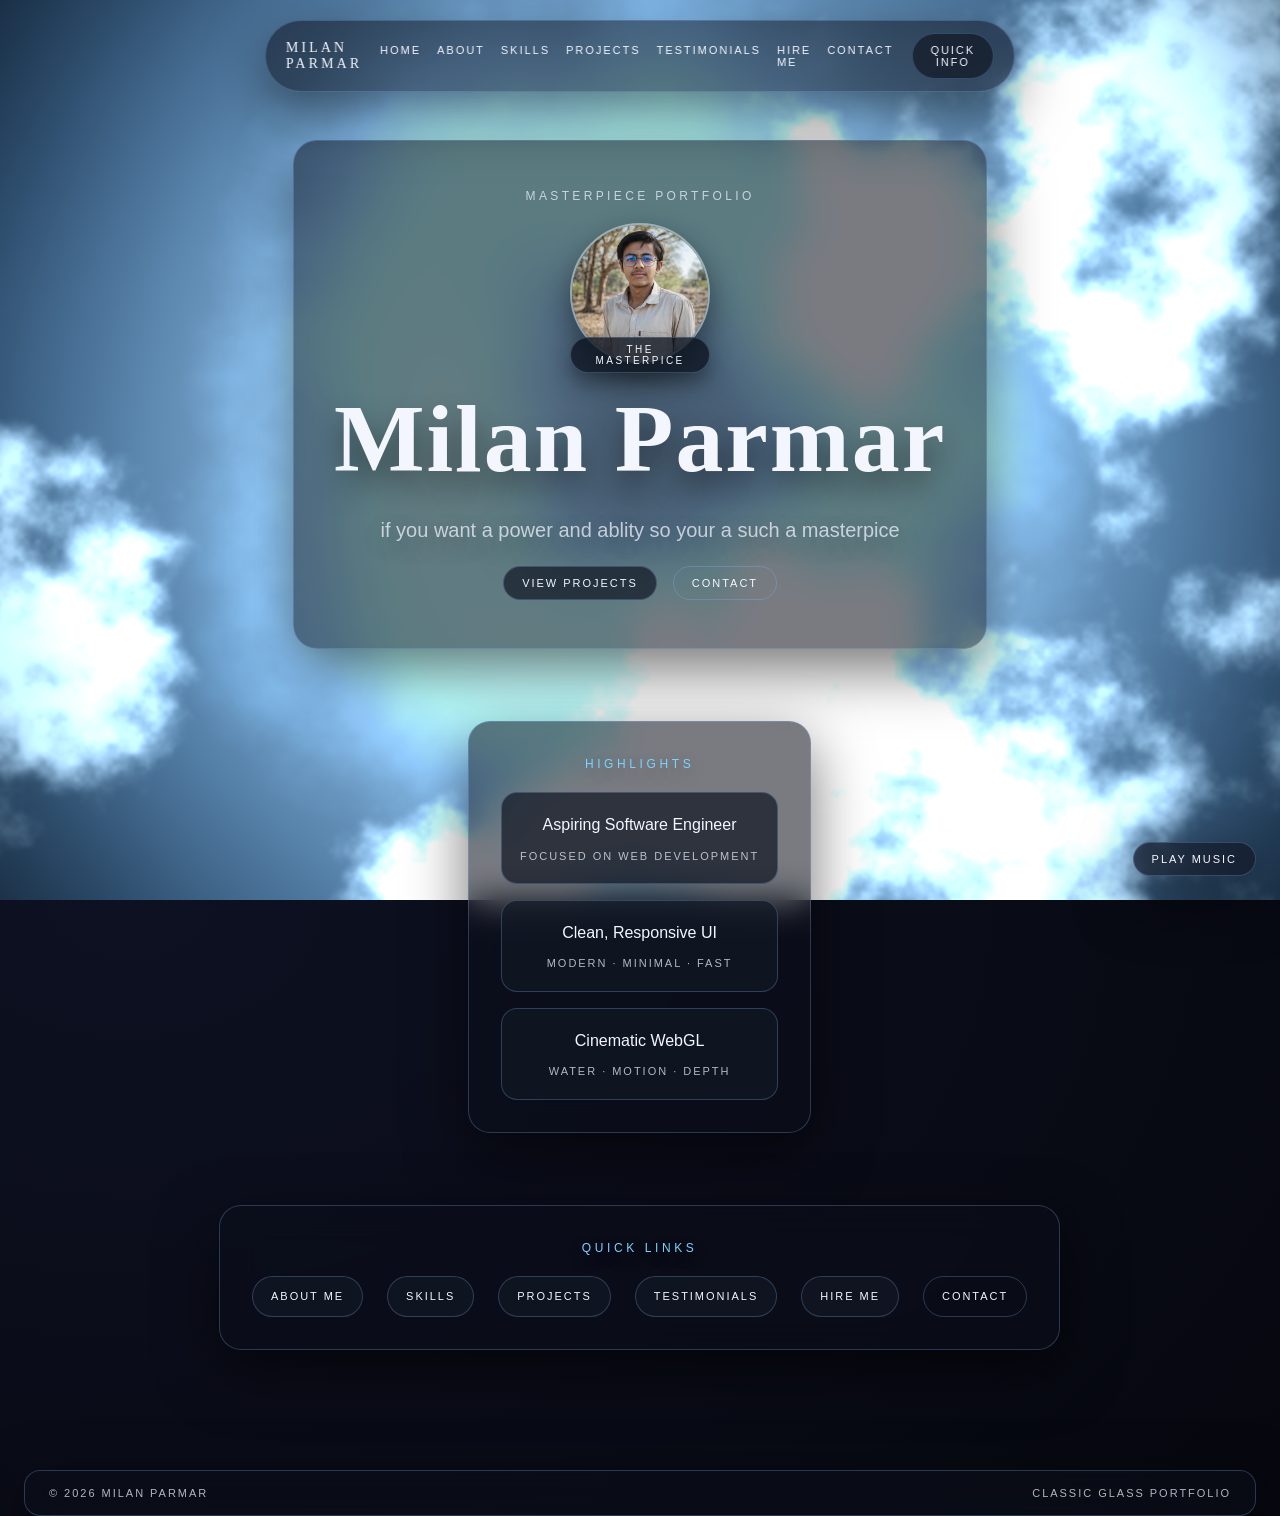
==== commit 383cca48: "Update index.html" ====
--- a/index.html
+++ b/index.html
@@ -16,9 +16,9 @@
   </script>
 
   <script async src="https://pagead2.googlesyndication.com/pagead/js/adsbygoogle.js?client=ca-pub-9167511625592232"
-     crossorigin="anonymous"></script> 
+     crossorigin="anonymous"></script>
 
-  <meta name="google-adsense-account" content="ca-pub-9167511625592232">
+<meta name="google-adsense-account" content="ca-pub-9167511625592232">
 
   </head>
 
@@ -125,3 +125,4 @@
     <script src="app.js"></script>
   </body>
 </html>
+
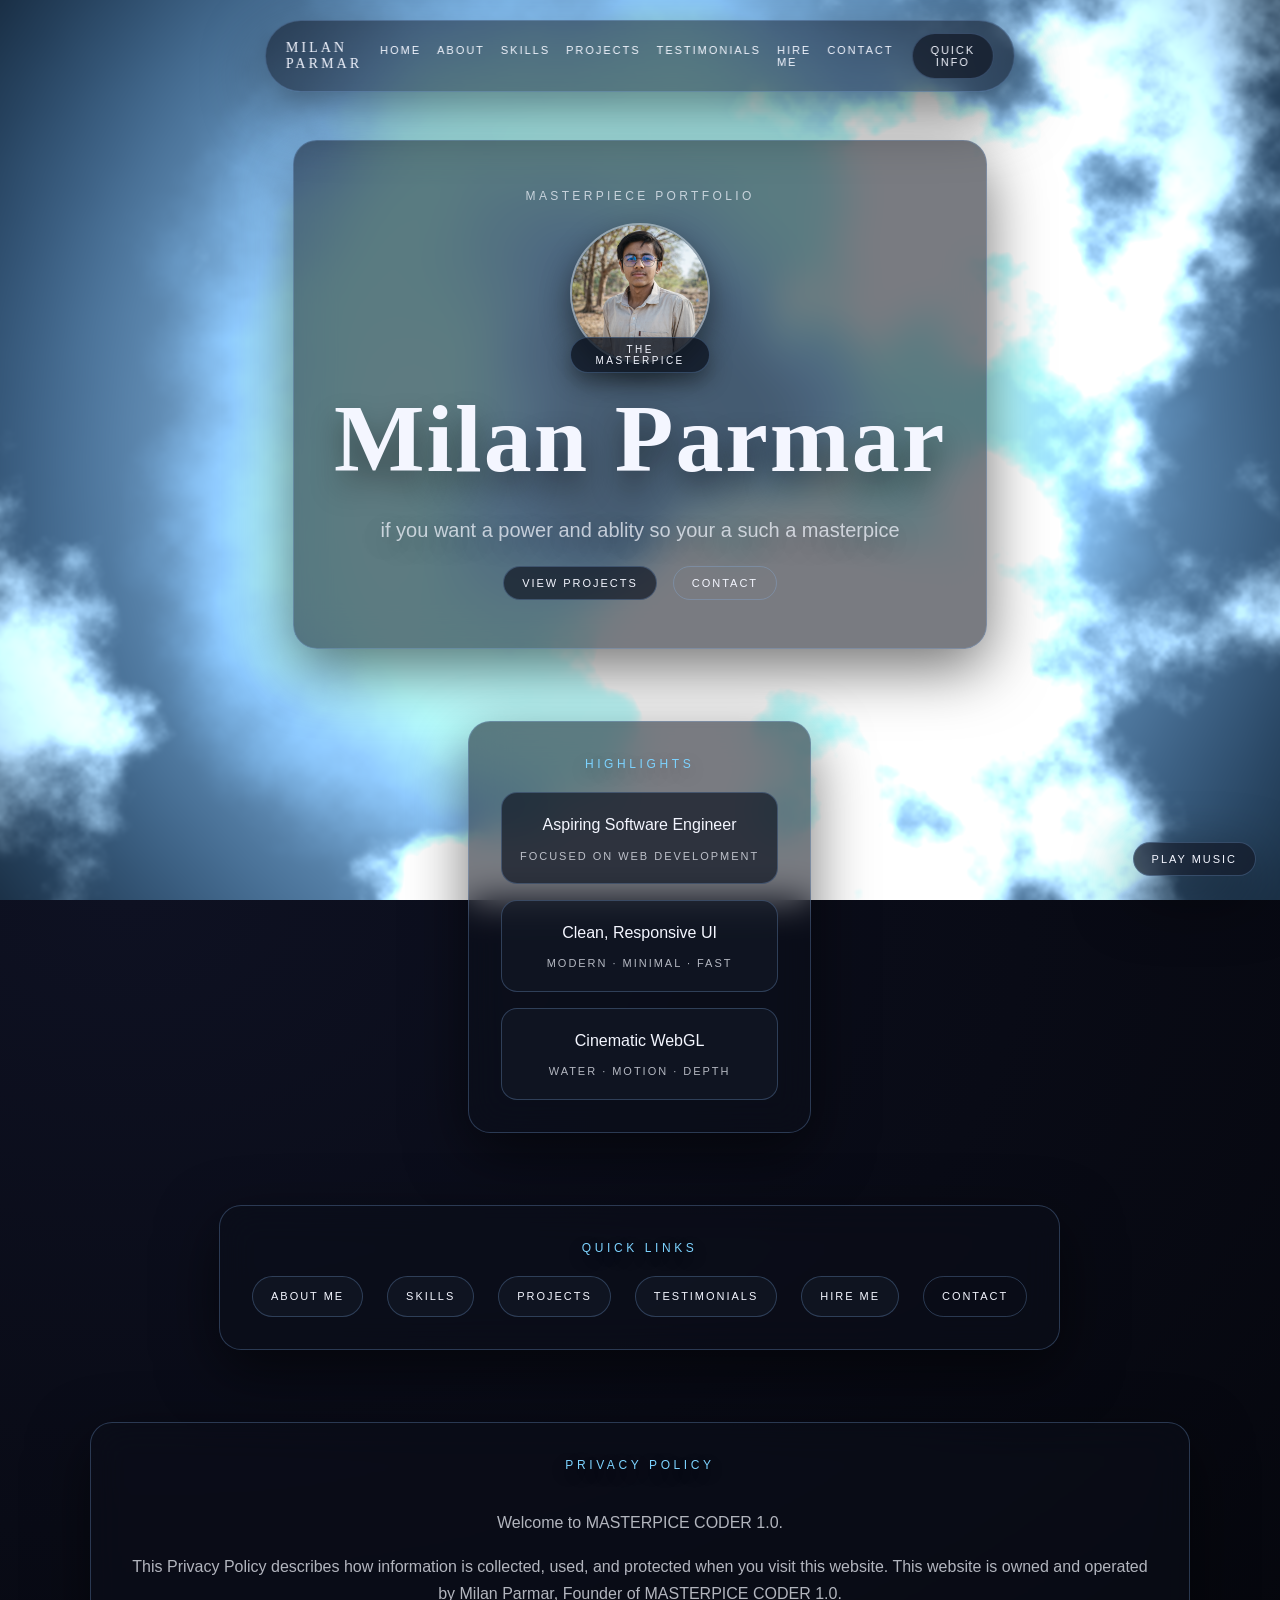
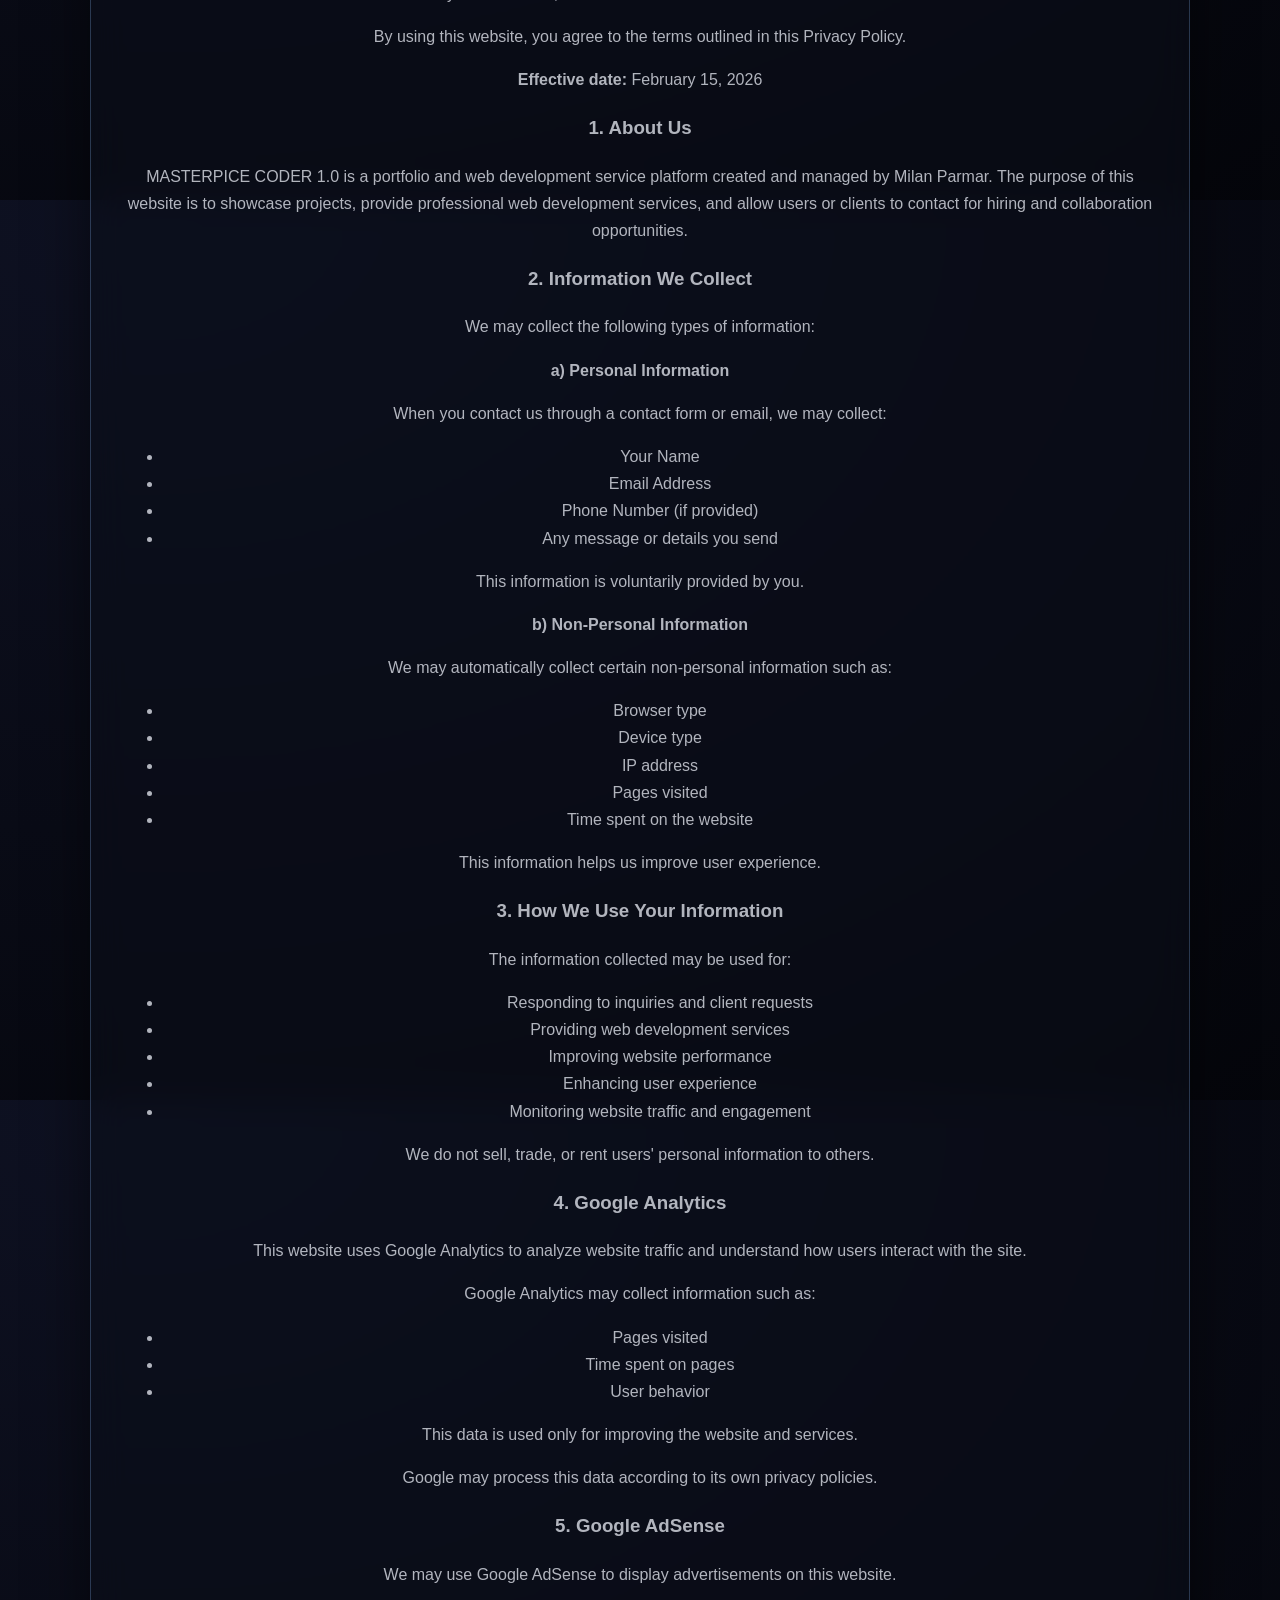
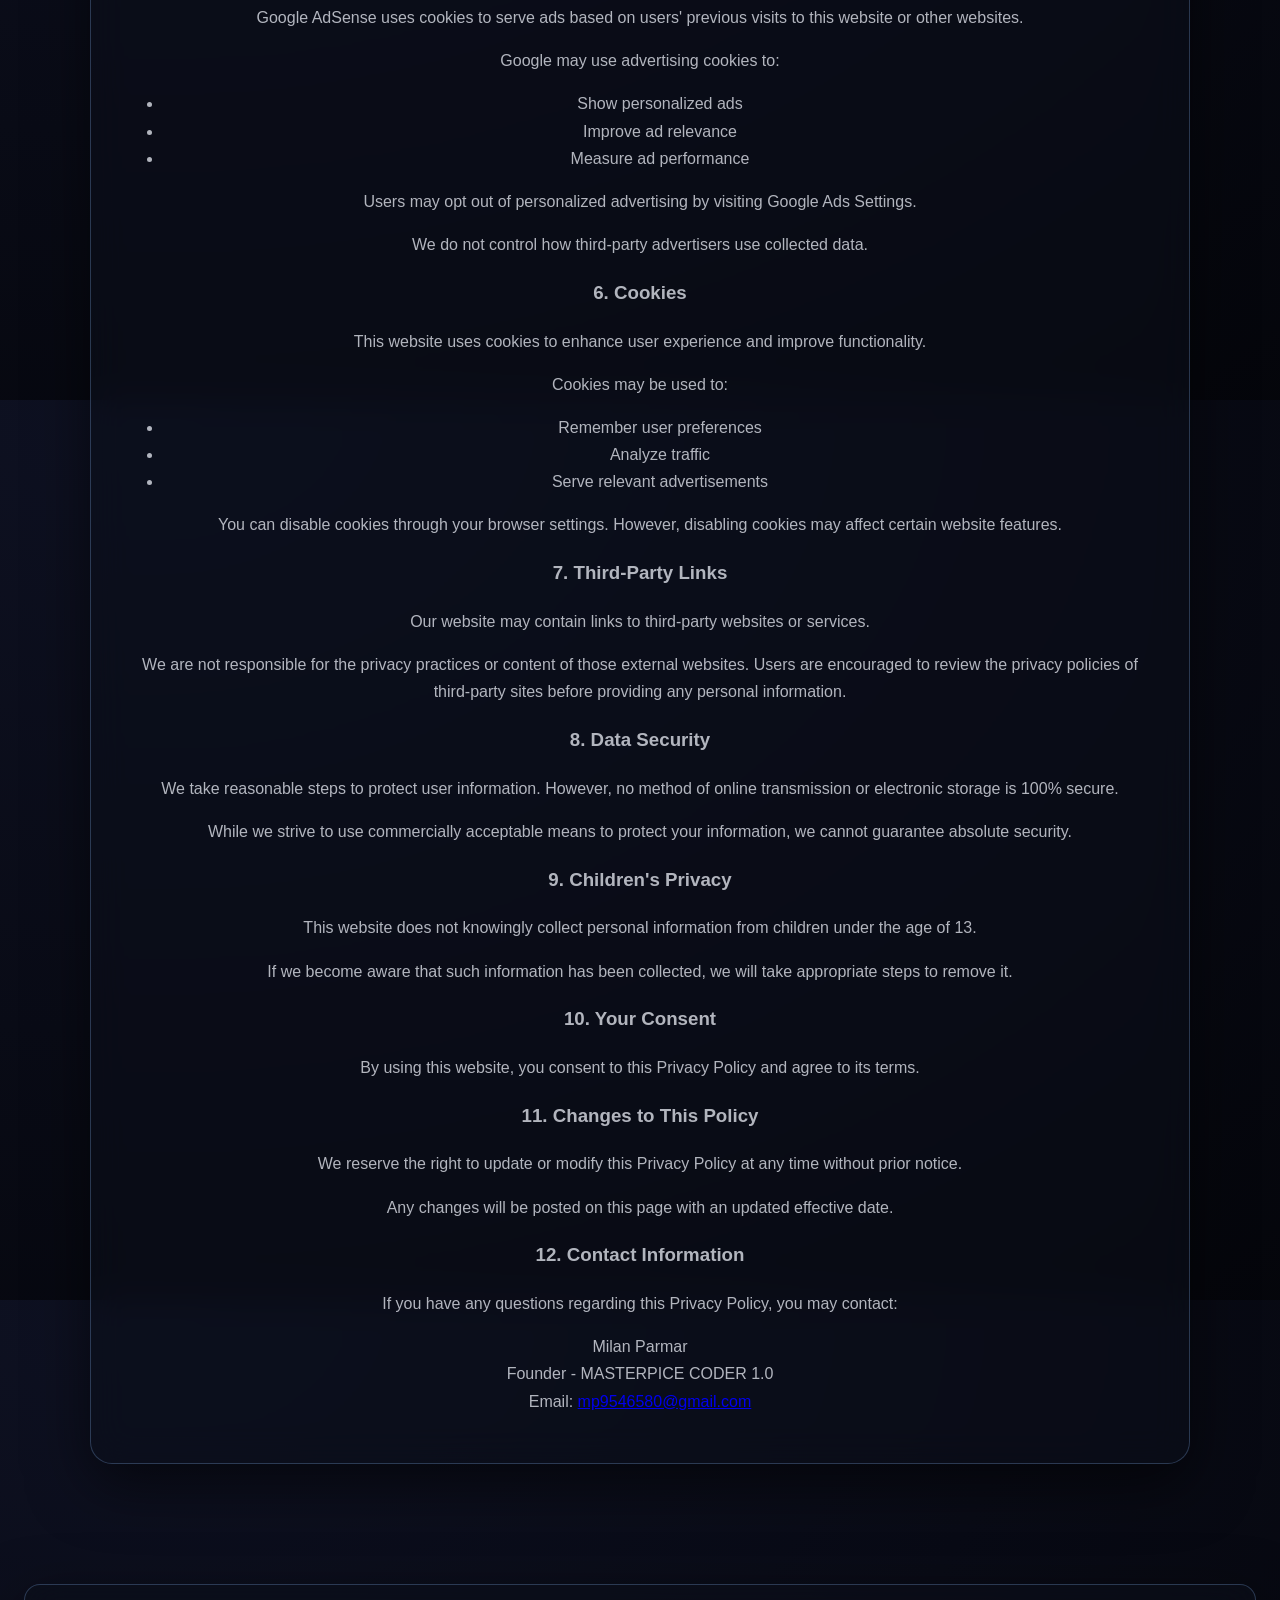
==== commit 3195cd96: "Update index.html" ====
--- a/index.html
+++ b/index.html
@@ -16,9 +16,9 @@
   </script>
 
   <script async src="https://pagead2.googlesyndication.com/pagead/js/adsbygoogle.js?client=ca-pub-9167511625592232"
-     crossorigin="anonymous"></script>
-
-<meta name="google-adsense-account" content="ca-pub-9167511625592232">
+     crossorigin="anonymous"></script> 
+
+  <meta name="google-adsense-account" content="ca-pub-9167511625592232">
 
   </head>
 
@@ -115,14 +115,152 @@
           <a class="pill ghost" href="contact.html">Contact</a>
         </div>
       </section>
+
+      <section class="section glass" id="privacy-policy" data-animate>
+        <div class="section-title">Privacy Policy</div>
+        <div class="policy">
+          <p>Welcome to MASTERPICE CODER 1.0.</p>
+          <p>
+            This Privacy Policy describes how information is collected, used, and
+            protected when you visit this website. This website is owned and operated
+            by Milan Parmar, Founder of MASTERPICE CODER 1.0.
+          </p>
+          <p>By using this website, you agree to the terms outlined in this Privacy Policy.</p>
+          <p><strong>Effective date:</strong> February 15, 2026</p>
+
+          <h3>1. About Us</h3>
+          <p>
+            MASTERPICE CODER 1.0 is a portfolio and web development service platform
+            created and managed by Milan Parmar. The purpose of this website is to
+            showcase projects, provide professional web development services, and allow
+            users or clients to contact for hiring and collaboration opportunities.
+          </p>
+
+          <h3>2. Information We Collect</h3>
+          <p>We may collect the following types of information:</p>
+          <p><strong>a) Personal Information</strong></p>
+          <p>When you contact us through a contact form or email, we may collect:</p>
+          <ul>
+            <li>Your Name</li>
+            <li>Email Address</li>
+            <li>Phone Number (if provided)</li>
+            <li>Any message or details you send</li>
+          </ul>
+          <p>This information is voluntarily provided by you.</p>
+          <p><strong>b) Non-Personal Information</strong></p>
+          <p>We may automatically collect certain non-personal information such as:</p>
+          <ul>
+            <li>Browser type</li>
+            <li>Device type</li>
+            <li>IP address</li>
+            <li>Pages visited</li>
+            <li>Time spent on the website</li>
+          </ul>
+          <p>This information helps us improve user experience.</p>
+
+          <h3>3. How We Use Your Information</h3>
+          <p>The information collected may be used for:</p>
+          <ul>
+            <li>Responding to inquiries and client requests</li>
+            <li>Providing web development services</li>
+            <li>Improving website performance</li>
+            <li>Enhancing user experience</li>
+            <li>Monitoring website traffic and engagement</li>
+          </ul>
+          <p>We do not sell, trade, or rent users' personal information to others.</p>
+
+          <h3>4. Google Analytics</h3>
+          <p>
+            This website uses Google Analytics to analyze website traffic and understand
+            how users interact with the site.
+          </p>
+          <p>Google Analytics may collect information such as:</p>
+          <ul>
+            <li>Pages visited</li>
+            <li>Time spent on pages</li>
+            <li>User behavior</li>
+          </ul>
+          <p>This data is used only for improving the website and services.</p>
+          <p>Google may process this data according to its own privacy policies.</p>
+
+          <h3>5. Google AdSense</h3>
+          <p>We may use Google AdSense to display advertisements on this website.</p>
+          <p>
+            Google AdSense uses cookies to serve ads based on users' previous visits to
+            this website or other websites.
+          </p>
+          <p>Google may use advertising cookies to:</p>
+          <ul>
+            <li>Show personalized ads</li>
+            <li>Improve ad relevance</li>
+            <li>Measure ad performance</li>
+          </ul>
+          <p>Users may opt out of personalized advertising by visiting Google Ads Settings.</p>
+          <p>We do not control how third-party advertisers use collected data.</p>
+
+          <h3>6. Cookies</h3>
+          <p>This website uses cookies to enhance user experience and improve functionality.</p>
+          <p>Cookies may be used to:</p>
+          <ul>
+            <li>Remember user preferences</li>
+            <li>Analyze traffic</li>
+            <li>Serve relevant advertisements</li>
+          </ul>
+          <p>
+            You can disable cookies through your browser settings. However, disabling
+            cookies may affect certain website features.
+          </p>
+
+          <h3>7. Third-Party Links</h3>
+          <p>Our website may contain links to third-party websites or services.</p>
+          <p>
+            We are not responsible for the privacy practices or content of those external
+            websites. Users are encouraged to review the privacy policies of third-party
+            sites before providing any personal information.
+          </p>
+
+          <h3>8. Data Security</h3>
+          <p>We take reasonable steps to protect user information. However, no method of online transmission or electronic storage is 100% secure.</p>
+          <p>
+            While we strive to use commercially acceptable means to protect your information,
+            we cannot guarantee absolute security.
+          </p>
+
+          <h3>9. Children's Privacy</h3>
+          <p>
+            This website does not knowingly collect personal information from children under
+            the age of 13.
+          </p>
+          <p>If we become aware that such information has been collected, we will take appropriate steps to remove it.</p>
+
+          <h3>10. Your Consent</h3>
+          <p>By using this website, you consent to this Privacy Policy and agree to its terms.</p>
+
+          <h3>11. Changes to This Policy</h3>
+          <p>We reserve the right to update or modify this Privacy Policy at any time without prior notice.</p>
+          <p>Any changes will be posted on this page with an updated effective date.</p>
+
+          <h3>12. Contact Information</h3>
+          <p>If you have any questions regarding this Privacy Policy, you may contact:</p>
+          <p>
+            Milan Parmar<br />
+            Founder - MASTERPICE CODER 1.0<br />
+            Email: <a href="mailto:mp9546580@gmail.com">mp9546580@gmail.com</a>
+          </p>
+        </div>
+      </section>
     </main>
 
-    <footer class="footer glass">
+        <footer class="footer glass">
       <span>© 2026 Milan Parmar</span>
       <span>Classic Glass Portfolio</span>
+      <span class="footer-links">
+        <a href="privacy.html">Privacy Policy</a> | <a href="contact.html">Contact</a> | <a href="about.html">About</a>
+      </span>
     </footer>
 
     <script src="app.js"></script>
   </body>
 </html>
 
+
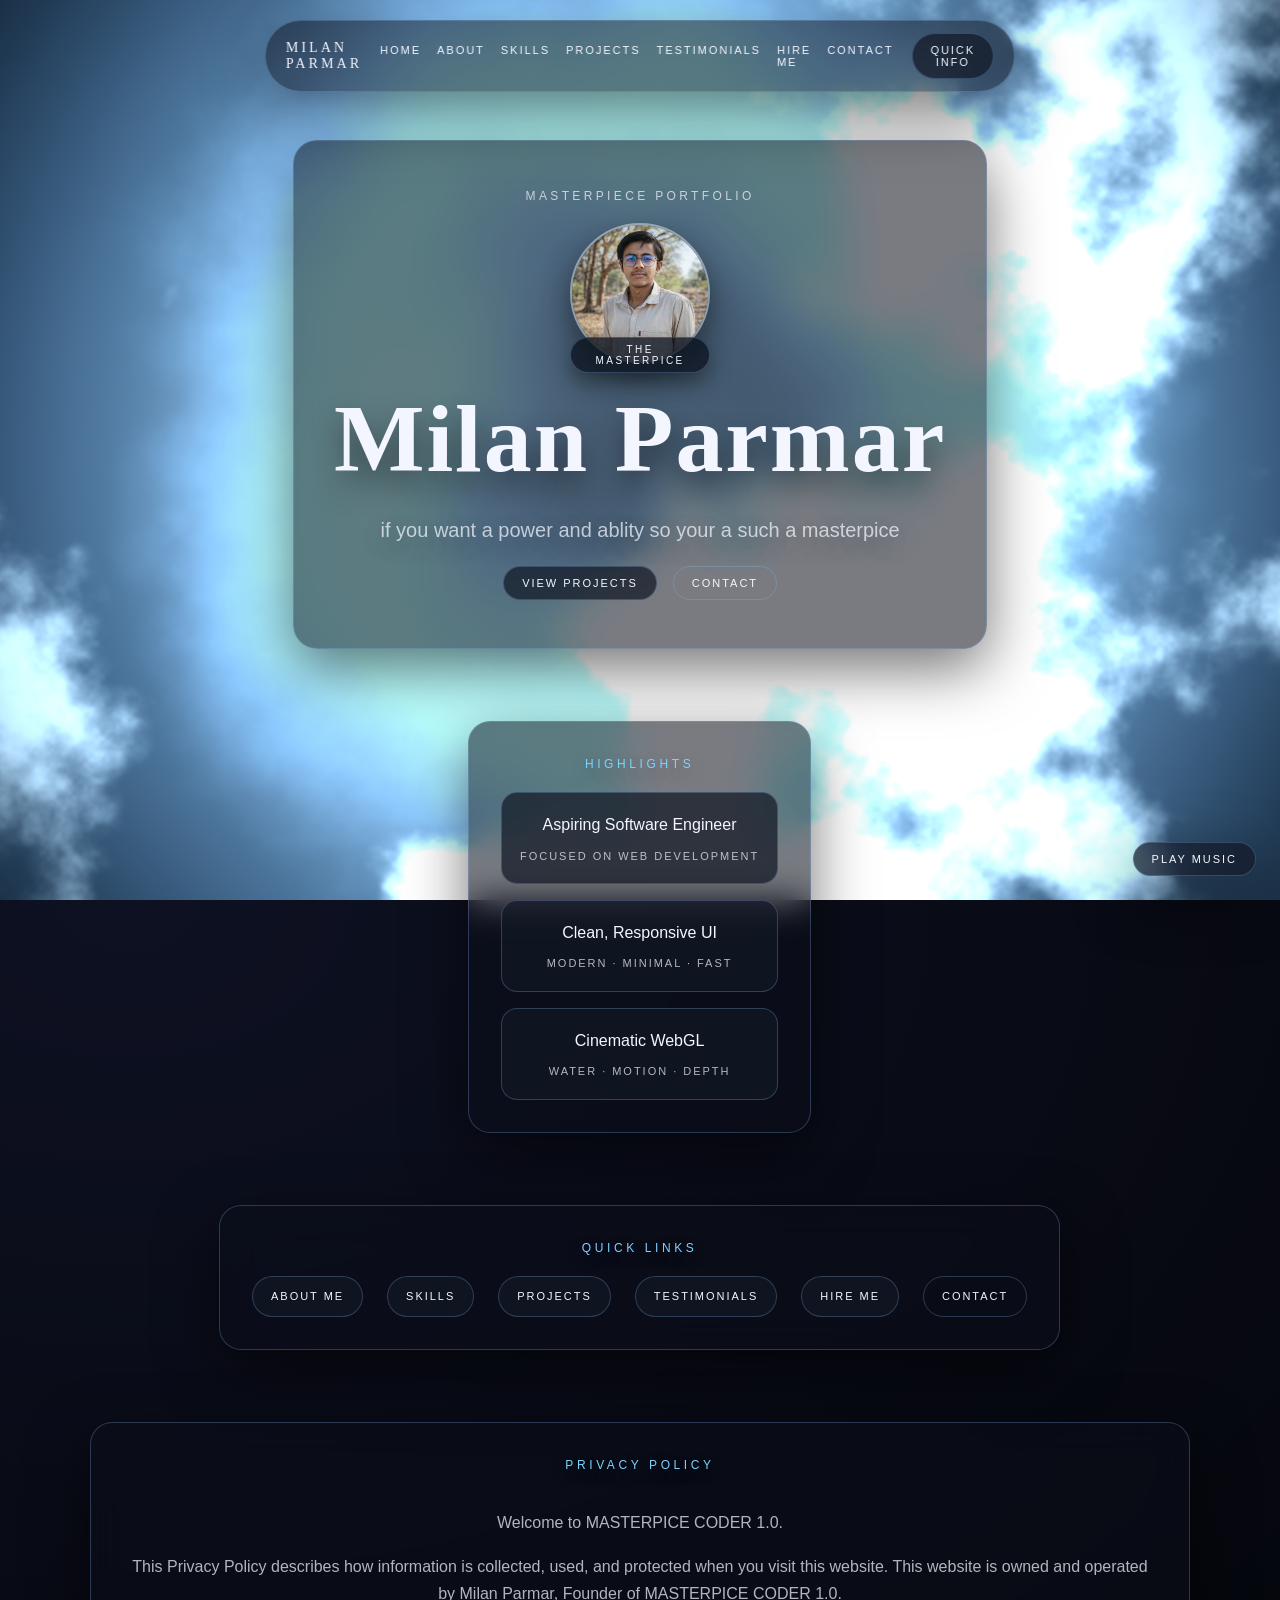
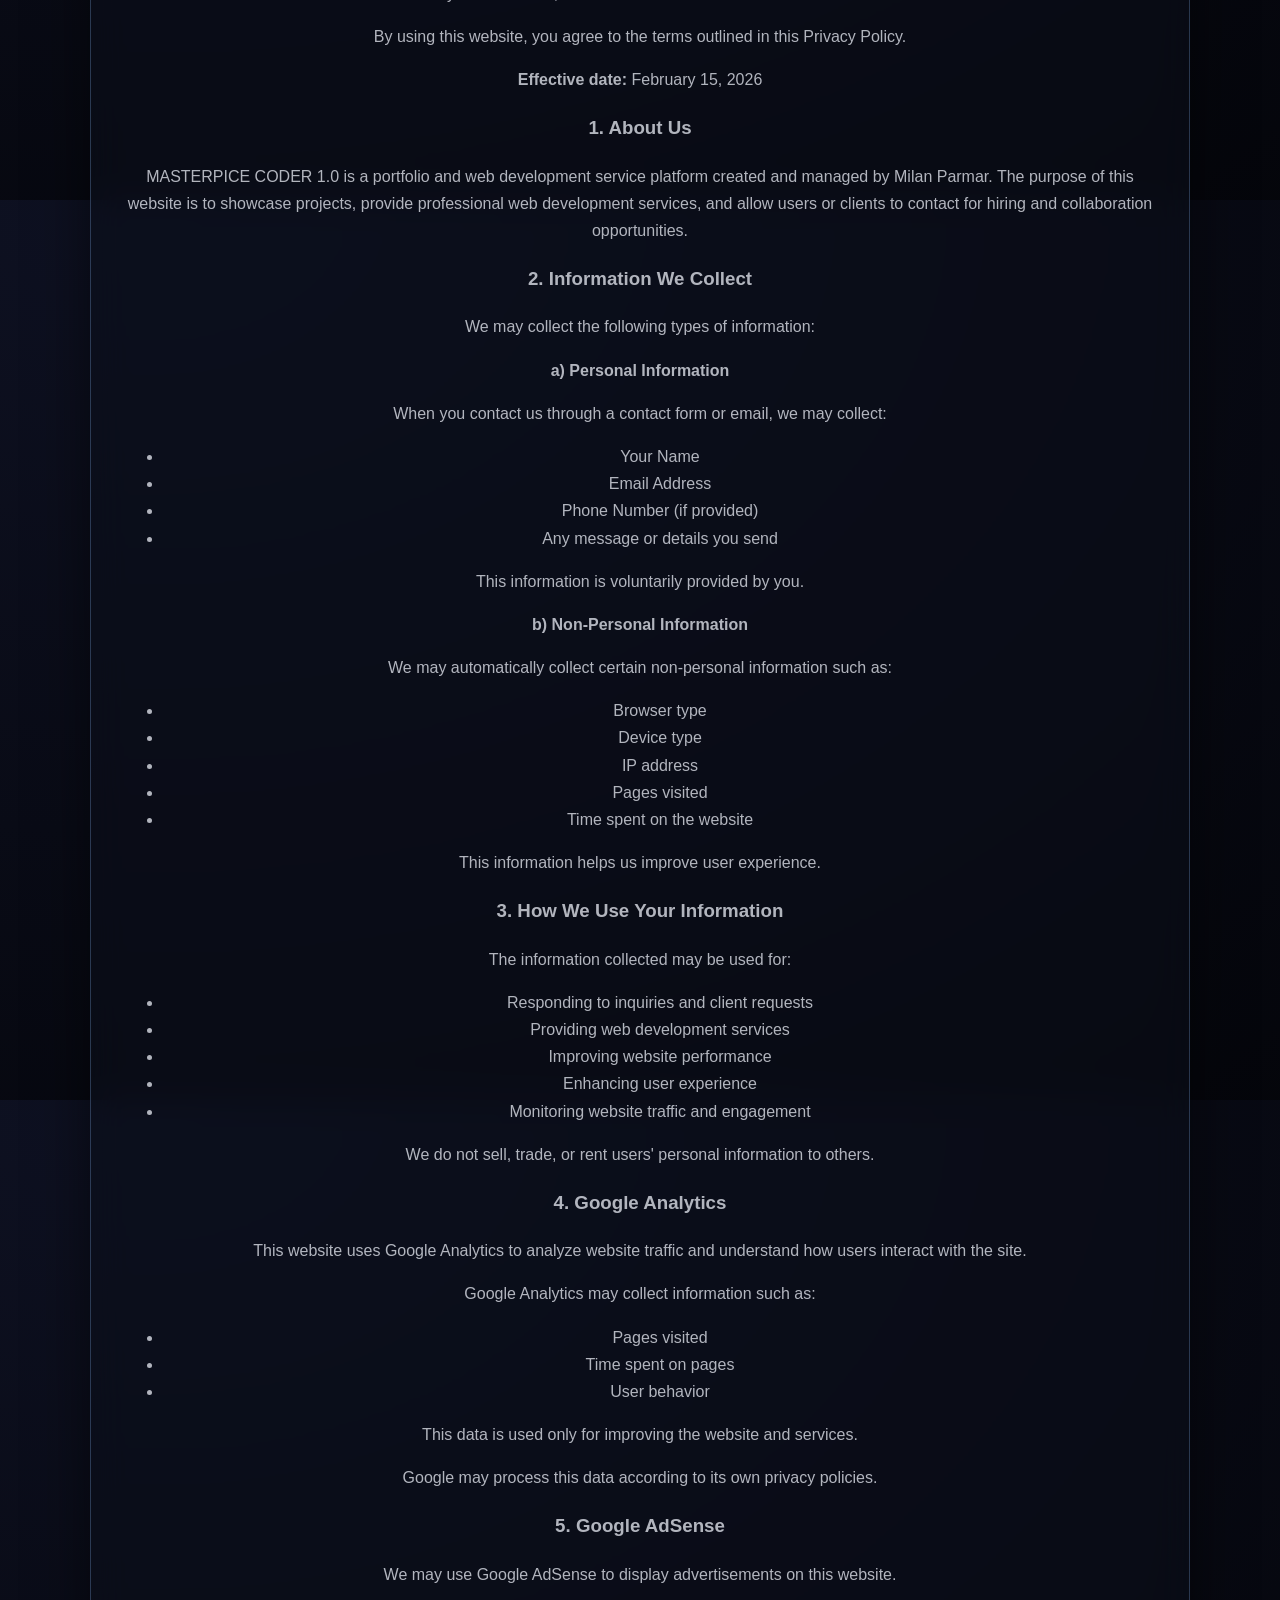
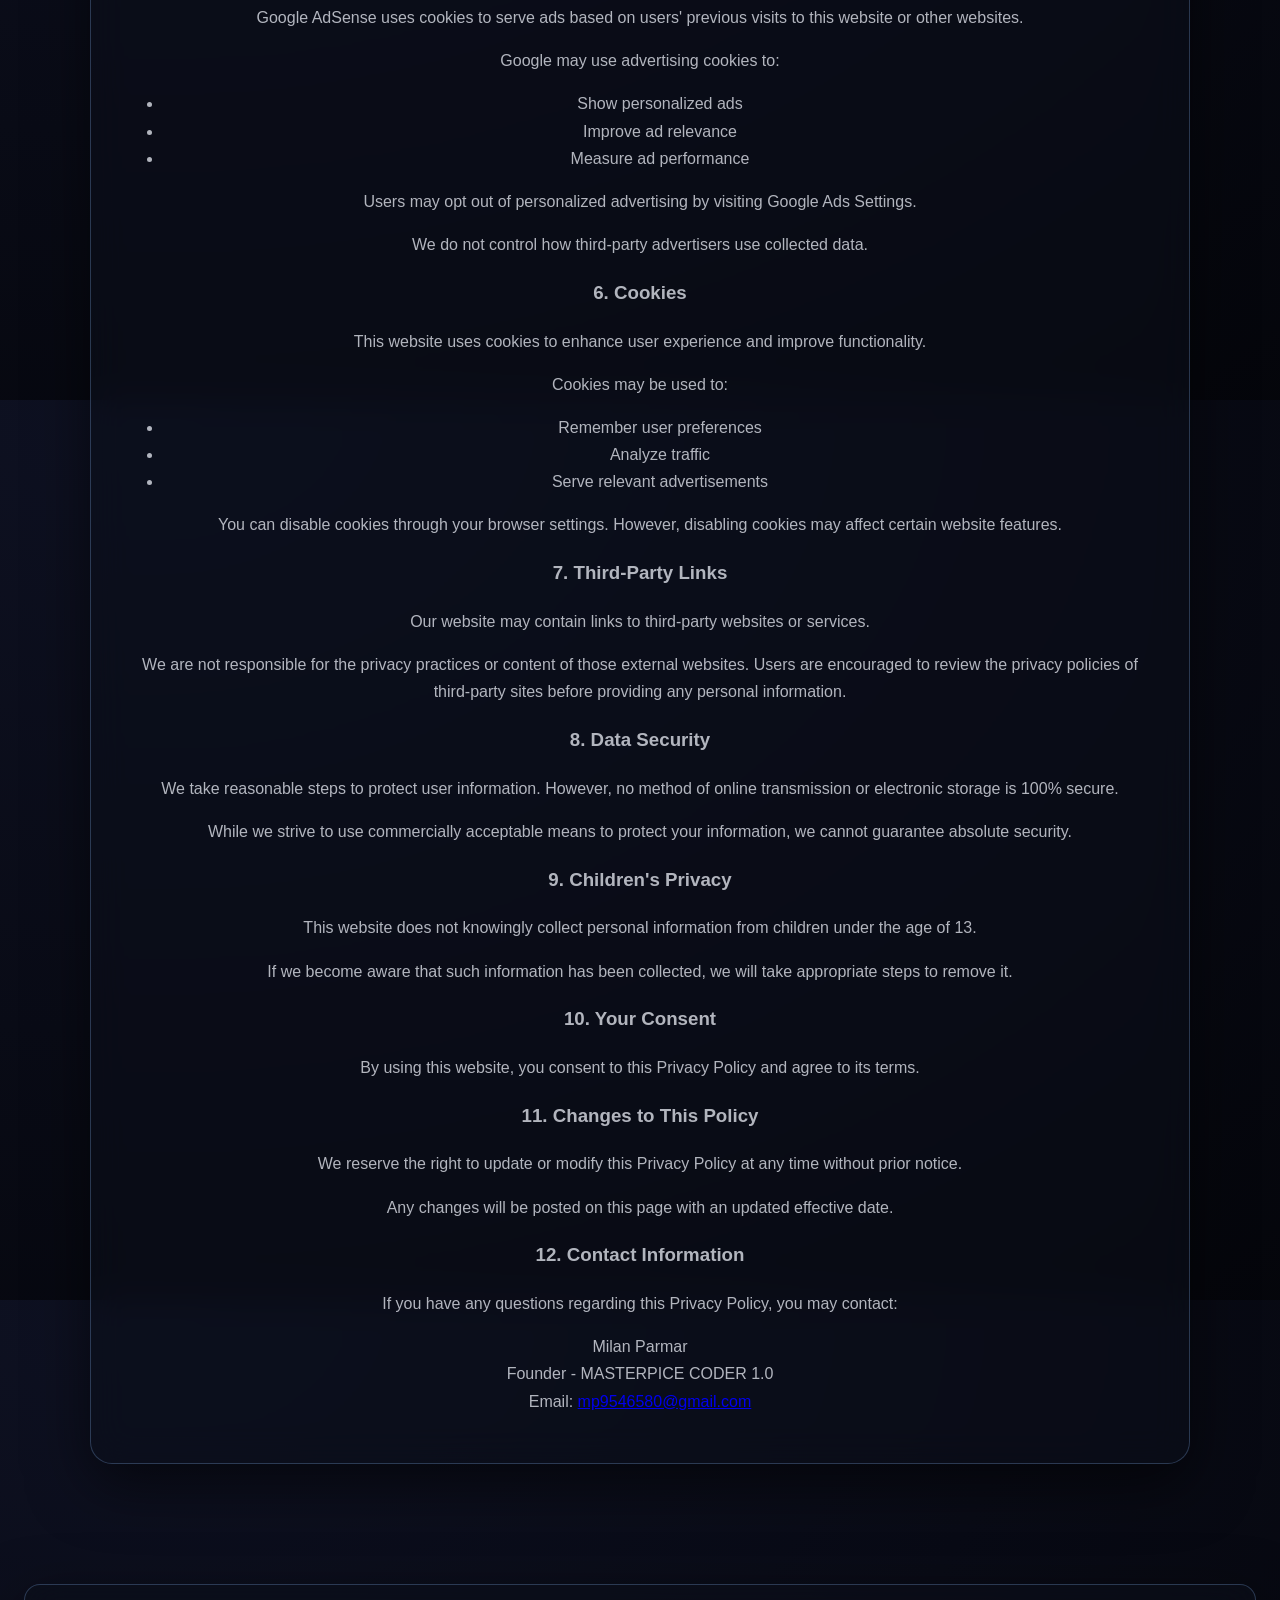
==== commit c971172c: "Setup Vercel Speed Insights for your project # Vercel Speed Insights Implementation  ## Summary Succ" ====
--- a/index.html
+++ b/index.html
@@ -259,7 +259,11 @@
       </span>
     </footer>
 
-    <script src="app.js"></script>
+    <script src="app.js"></script>
+    <script>
+      window.si = window.si || function () { (window.siq = window.siq || []).push(arguments); };
+    </script>
+    <script defer src="/_vercel/speed-insights/script.js"></script>
   </body>
 </html>
 
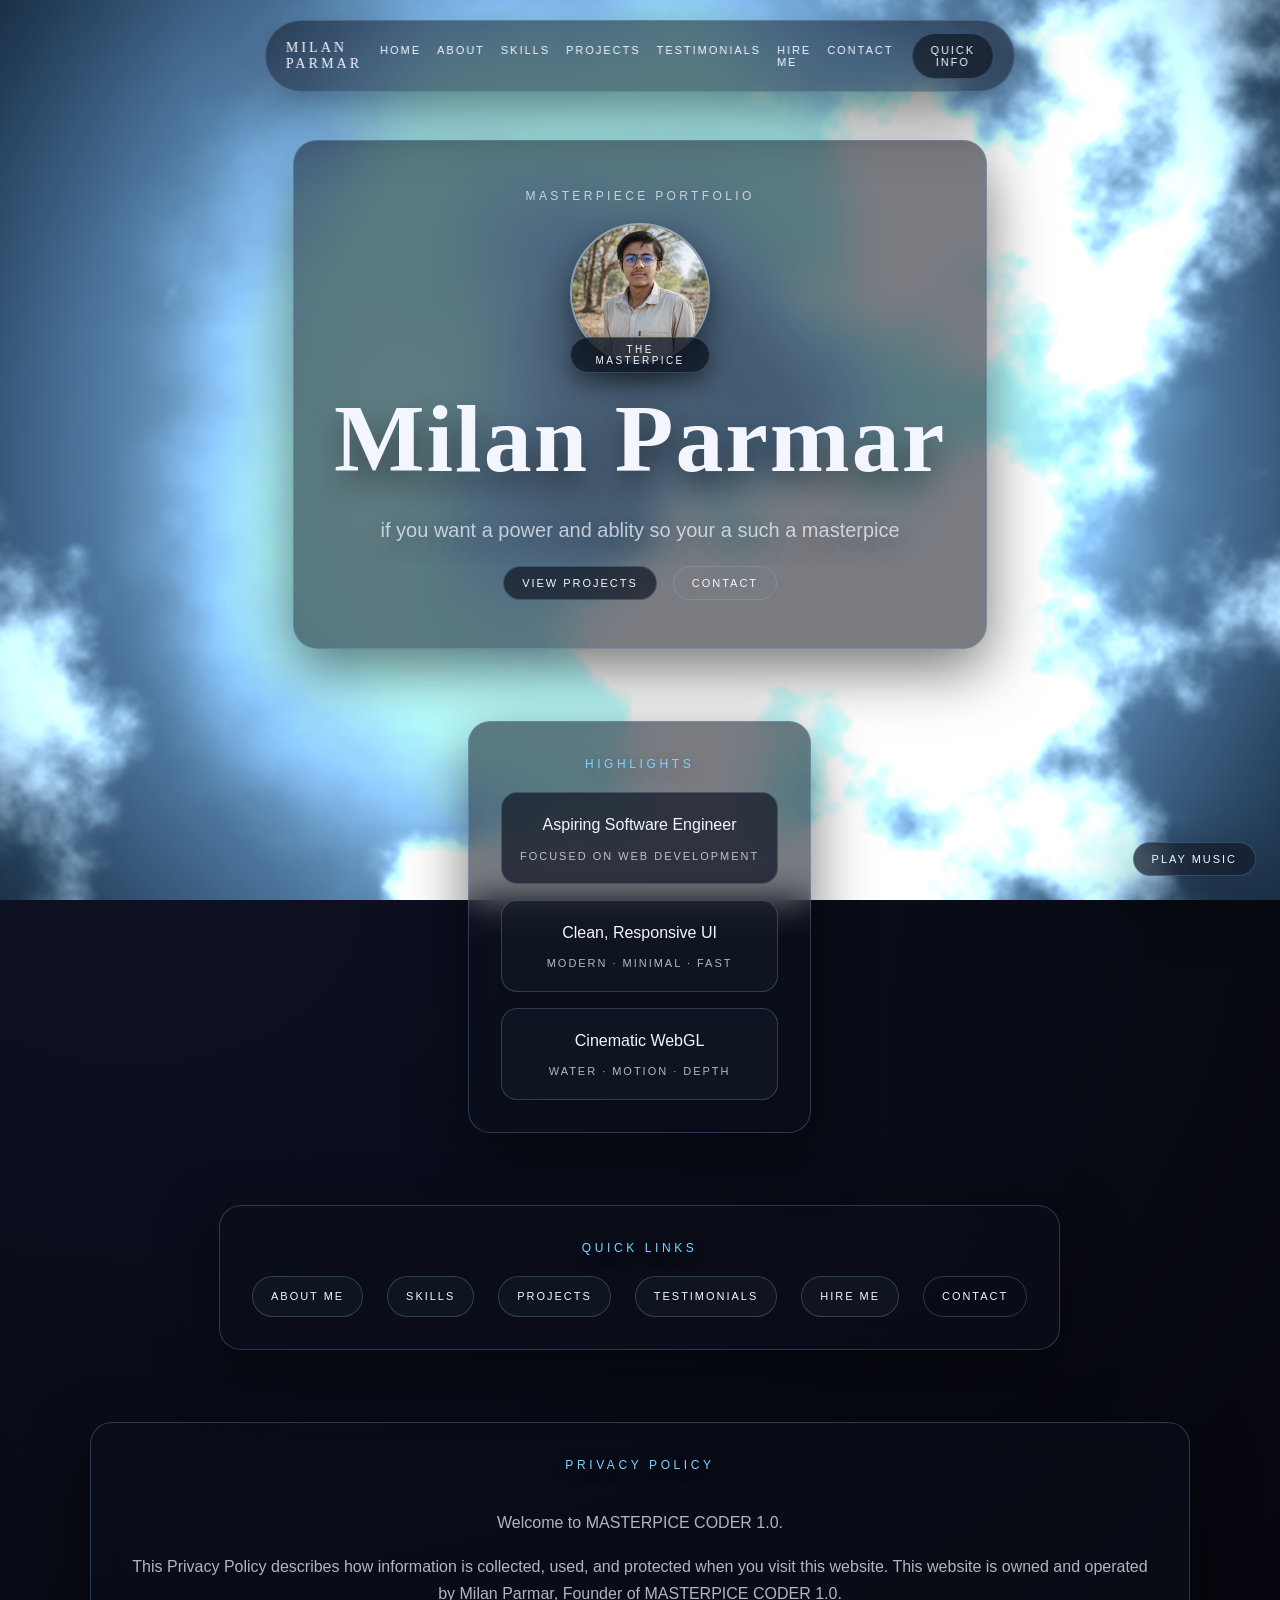
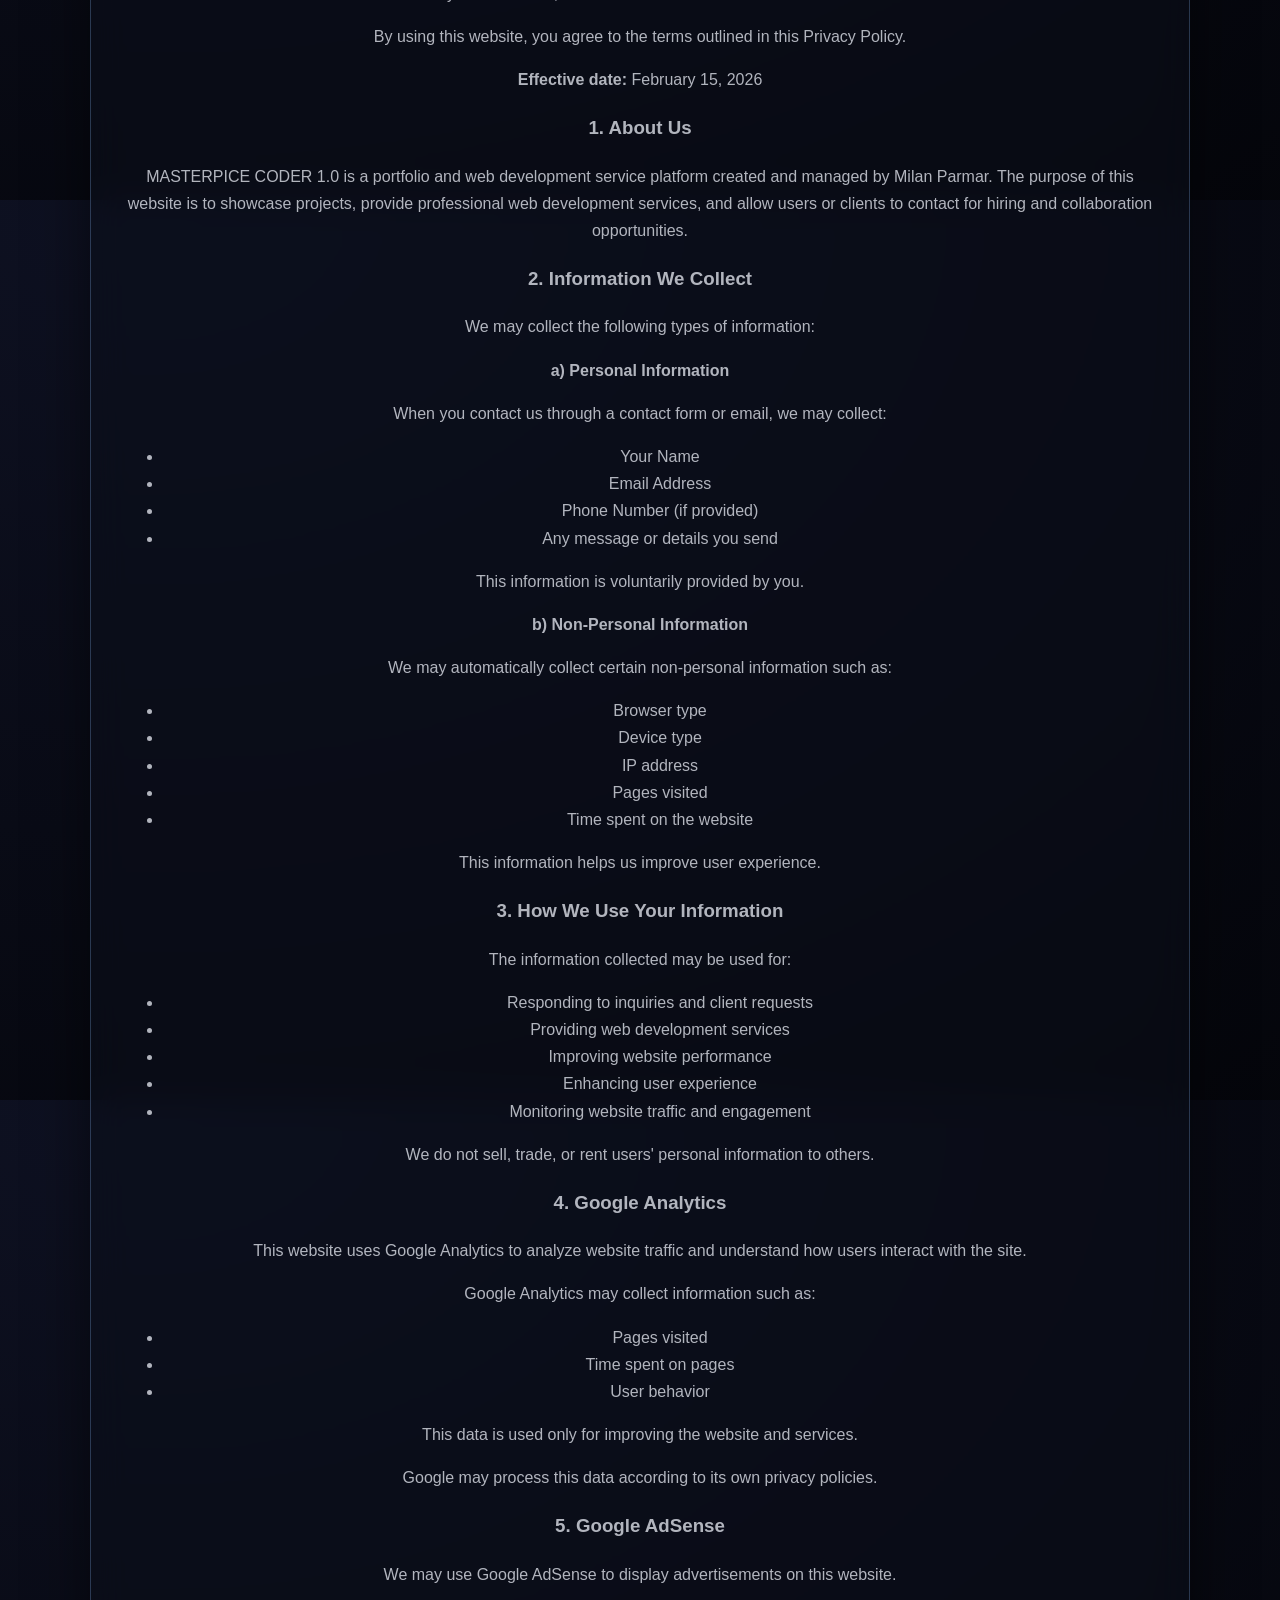
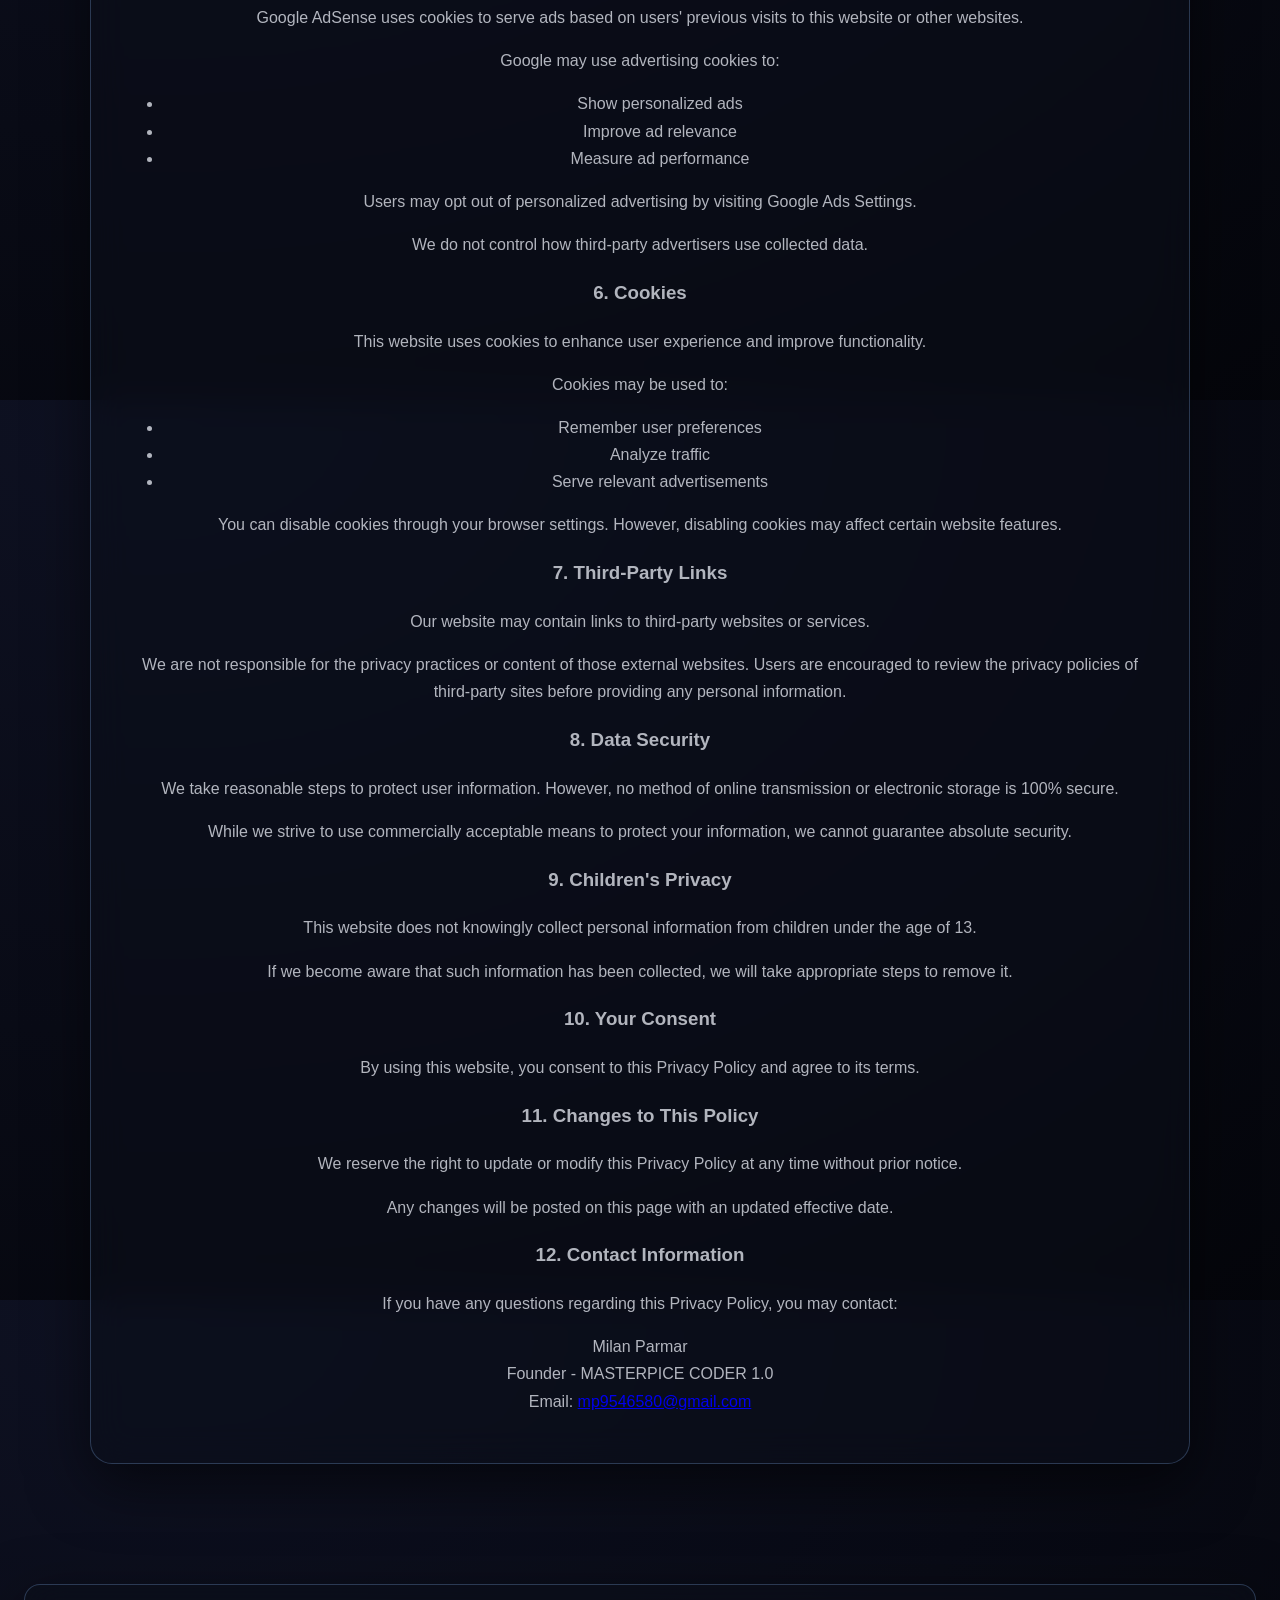
==== commit 10452df3: "Update Google Analytics and add conversion tracking Added Google tag for conversion tracking and upd" ====
--- a/index.html
+++ b/index.html
@@ -20,6 +20,16 @@
 
   <meta name="google-adsense-account" content="ca-pub-9167511625592232">
 
+    <!-- Google tag (gtag.js) -->
+<script async src="https://www.googletagmanager.com/gtag/js?id=AW-17892955302"></script>
+<script>
+  window.dataLayer = window.dataLayer || [];
+  function gtag(){dataLayer.push(arguments);}
+  gtag('js', new Date());
+
+  gtag('config', 'AW-17892955302');
+</script>
+
   </head>
 
   <body>
@@ -259,12 +269,9 @@
       </span>
     </footer>
 
-    <script src="app.js"></script>
-    <script>
-      window.si = window.si || function () { (window.siq = window.siq || []).push(arguments); };
-    </script>
-    <script defer src="/_vercel/speed-insights/script.js"></script>
+    <script src="app.js"></script>
   </body>
 </html>
 
 
+
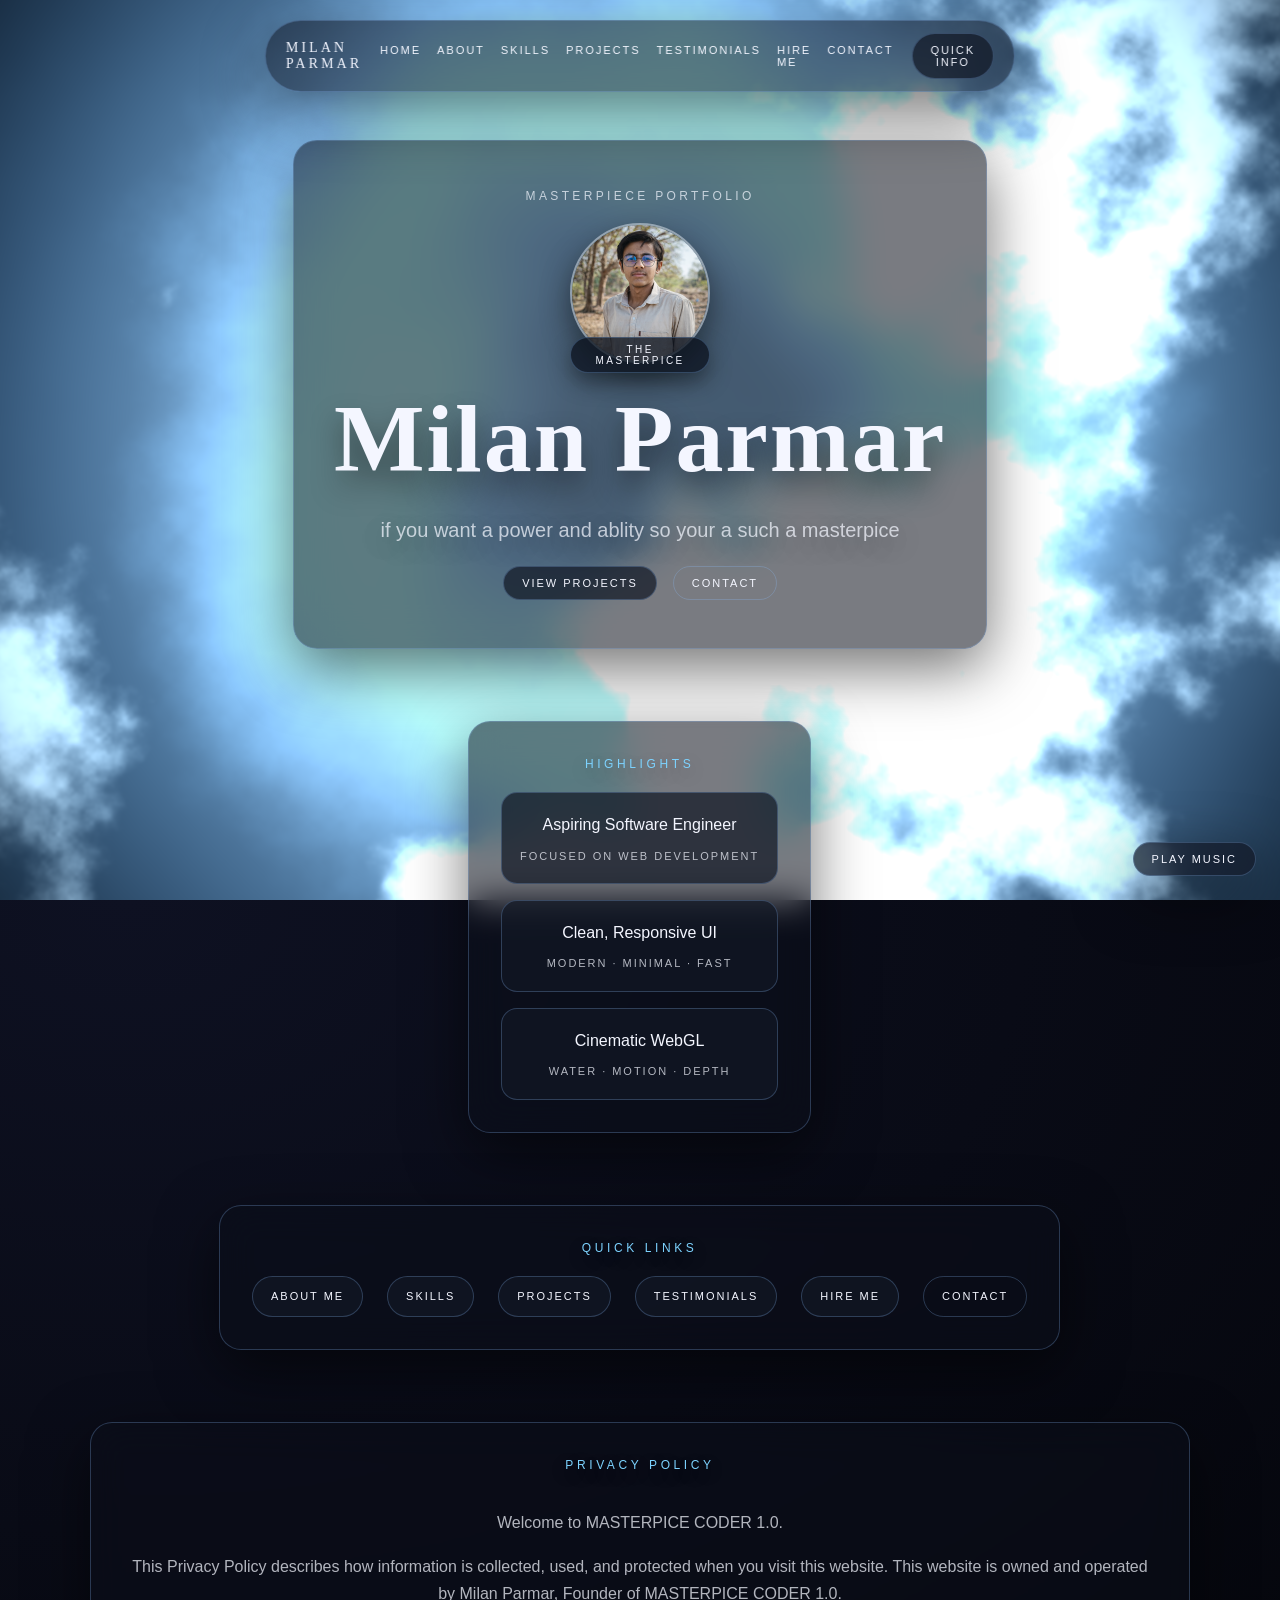
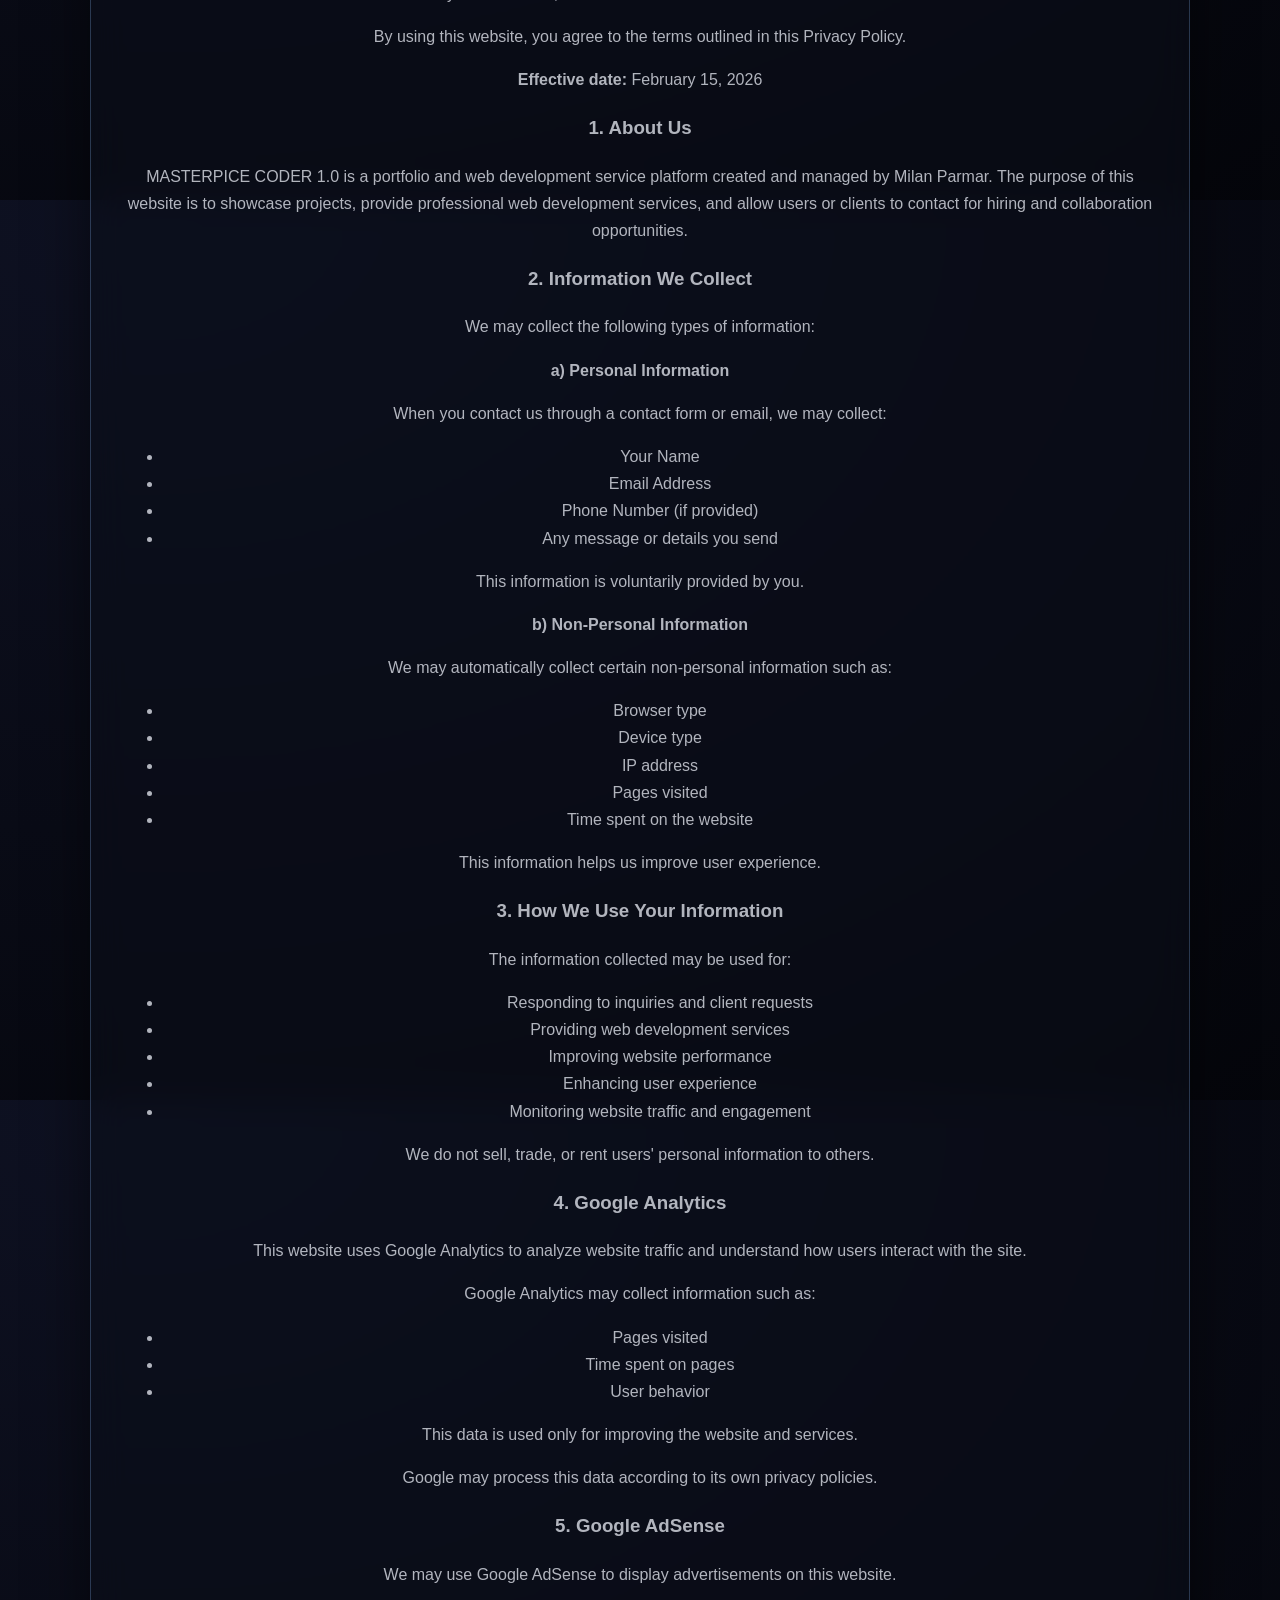
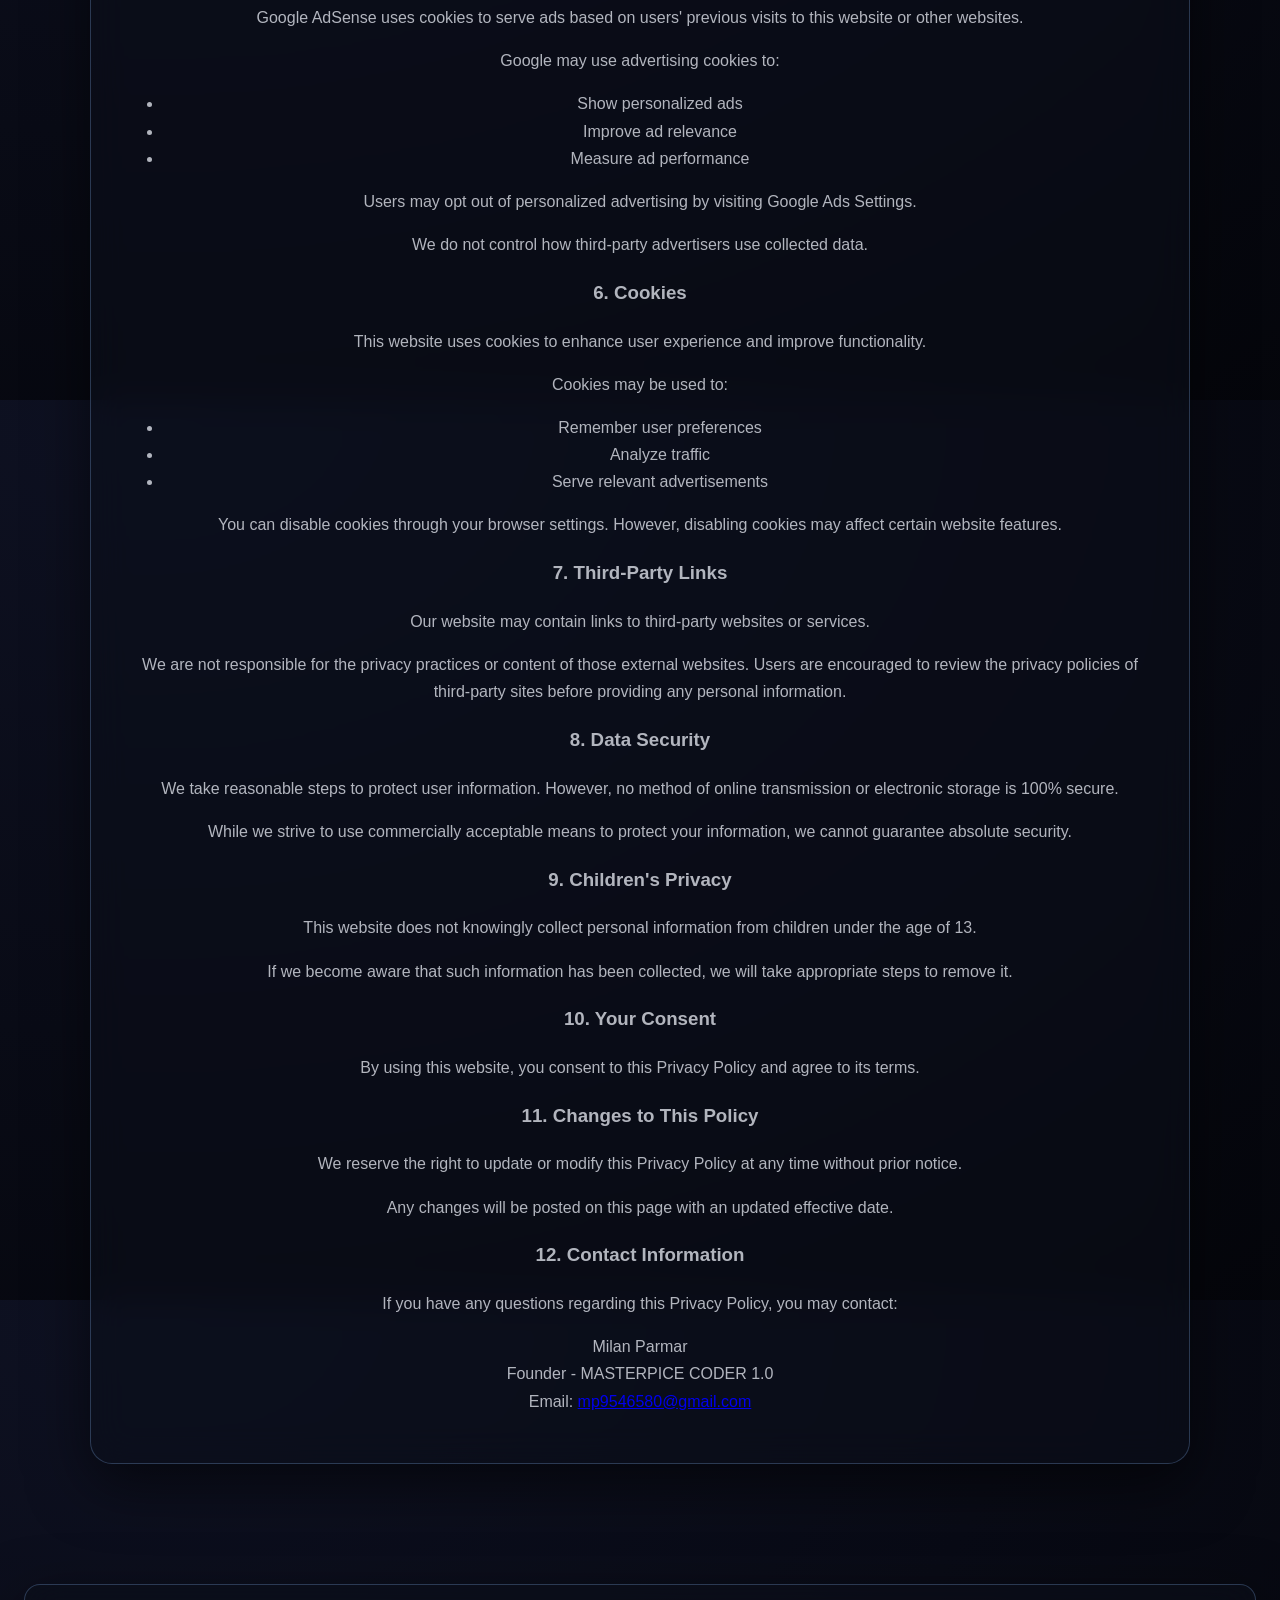
==== commit 3acd7d5b: "Merge c971172c3d14579fdda43c0d0f6d1221617195e9 into 10452df3bbdd2b07eb2ce1972baaa0e066f8e7e8" ====
--- a/index.html
+++ b/index.html
@@ -269,7 +269,11 @@
       </span>
     </footer>
 
-    <script src="app.js"></script>
+    <script src="app.js"></script>
+    <script>
+      window.si = window.si || function () { (window.siq = window.siq || []).push(arguments); };
+    </script>
+    <script defer src="/_vercel/speed-insights/script.js"></script>
   </body>
 </html>
 
